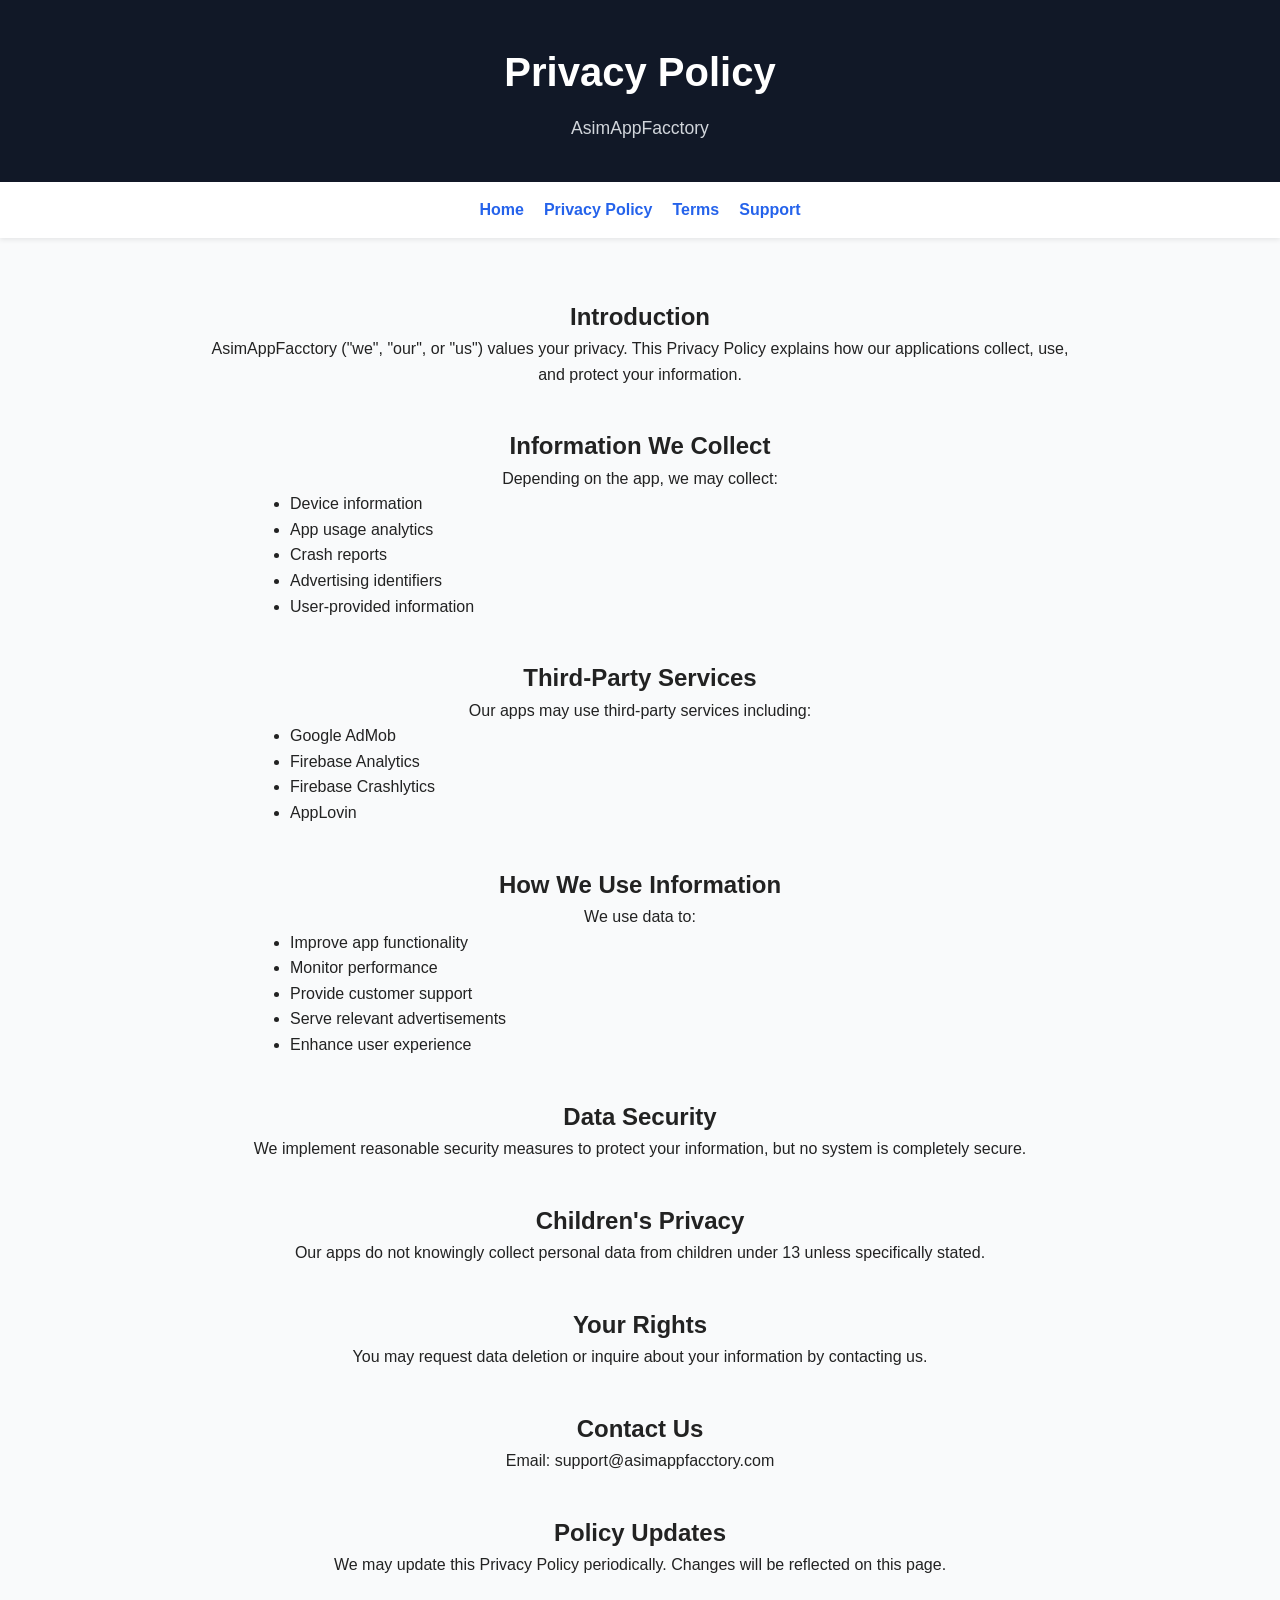
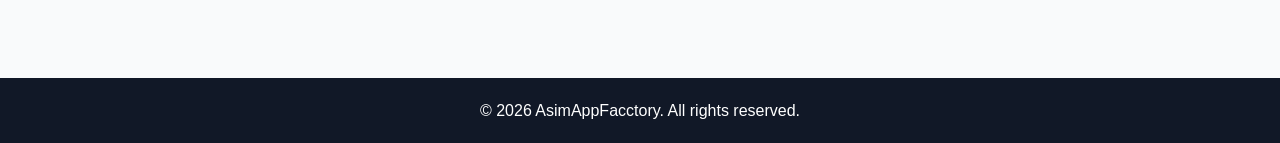
==== privacy-policy.html @ 1cf7380c "Create privacy-policy.html" ====
<!DOCTYPE html>
<html lang="en">
<head>
  <meta charset="UTF-8">
  <meta name="viewport" content="width=device-width, initial-scale=1.0">
  <title>Privacy Policy - AsimAppFacctory</title>
  <link rel="stylesheet" href="style.css">
</head>
<body>

<header>
  <h1>Privacy Policy</h1>
  <p>AsimAppFacctory</p>
</header>

<nav>
  <a href="index.html">Home</a>
  <a href="privacy-policy.html">Privacy Policy</a>
  <a href="terms.html">Terms</a>
  <a href="support.html">Support</a>
</nav>

<main>
  <section>
    <h2>Introduction</h2>
    <p>
      AsimAppFacctory ("we", "our", or "us") values your privacy.
      This Privacy Policy explains how our applications collect, use,
      and protect your information.
    </p>
  </section>

  <section>
    <h2>Information We Collect</h2>
    <p>Depending on the app, we may collect:</p>
    <ul style="text-align:left; max-width:700px; margin:auto;">
      <li>Device information</li>
      <li>App usage analytics</li>
      <li>Crash reports</li>
      <li>Advertising identifiers</li>
      <li>User-provided information</li>
    </ul>
  </section>

  <section>
    <h2>Third-Party Services</h2>
    <p>
      Our apps may use third-party services including:
    </p>
    <ul style="text-align:left; max-width:700px; margin:auto;">
      <li>Google AdMob</li>
      <li>Firebase Analytics</li>
      <li>Firebase Crashlytics</li>
      <li>AppLovin</li>
    </ul>
  </section>

  <section>
    <h2>How We Use Information</h2>
    <p>We use data to:</p>
    <ul style="text-align:left; max-width:700px; margin:auto;">
      <li>Improve app functionality</li>
      <li>Monitor performance</li>
      <li>Provide customer support</li>
      <li>Serve relevant advertisements</li>
      <li>Enhance user experience</li>
    </ul>
  </section>

  <section>
    <h2>Data Security</h2>
    <p>
      We implement reasonable security measures to protect your information,
      but no system is completely secure.
    </p>
  </section>

  <section>
    <h2>Children's Privacy</h2>
    <p>
      Our apps do not knowingly collect personal data from children under 13
      unless specifically stated.
    </p>
  </section>

  <section>
    <h2>Your Rights</h2>
    <p>
      You may request data deletion or inquire about your information
      by contacting us.
    </p>
  </section>

  <section>
    <h2>Contact Us</h2>
    <p>
      Email: support@asimappfacctory.com
    </p>
  </section>

  <section>
    <h2>Policy Updates</h2>
    <p>
      We may update this Privacy Policy periodically.
      Changes will be reflected on this page.
    </p>
  </section>
</main>

<footer>
  <p>© 2026 AsimAppFacctory. All rights reserved.</p>
</footer>

</body>
</html>
---- style.css ----
* {
    margin: 0;
    padding: 0;
    box-sizing: border-box;
}

body {
    font-family: Arial, sans-serif;
    background-color: #f9fafb;
    color: #222;
    line-height: 1.6;
}

header {
    background: #111827;
    color: white;
    padding: 40px 20px;
    text-align: center;
}

header h1 {
    font-size: 2.5rem;
}

header p {
    margin-top: 10px;
    font-size: 1.1rem;
    color: #d1d5db;
}

nav {
    display: flex;
    justify-content: center;
    gap: 20px;
    background: white;
    padding: 15px;
    box-shadow: 0 2px 5px rgba(0,0,0,0.08);
}

nav a {
    text-decoration: none;
    color: #2563eb;
    font-weight: bold;
}

nav a:hover {
    color: #1d4ed8;
}

main {
    max-width: 900px;
    margin: 40px auto;
    padding: 20px;
    text-align: center;
}

section {
    margin-bottom: 40px;
}

footer {
    text-align: center;
    padding: 20px;
    background: #111827;
    color: white;
    margin-top: 40px;
}

.button {
    display: inline-block;
    background: #2563eb;
    color: white;
    padding: 12px 24px;
    border-radius: 8px;
    text-decoration: none;
    margin-top: 15px;
}

.button:hover {
    background: #1d4ed8;
}

@media (max-width: 768px) {
    nav {
        flex-direction: column;
    }

    header h1 {
        font-size: 2rem;
    }
}
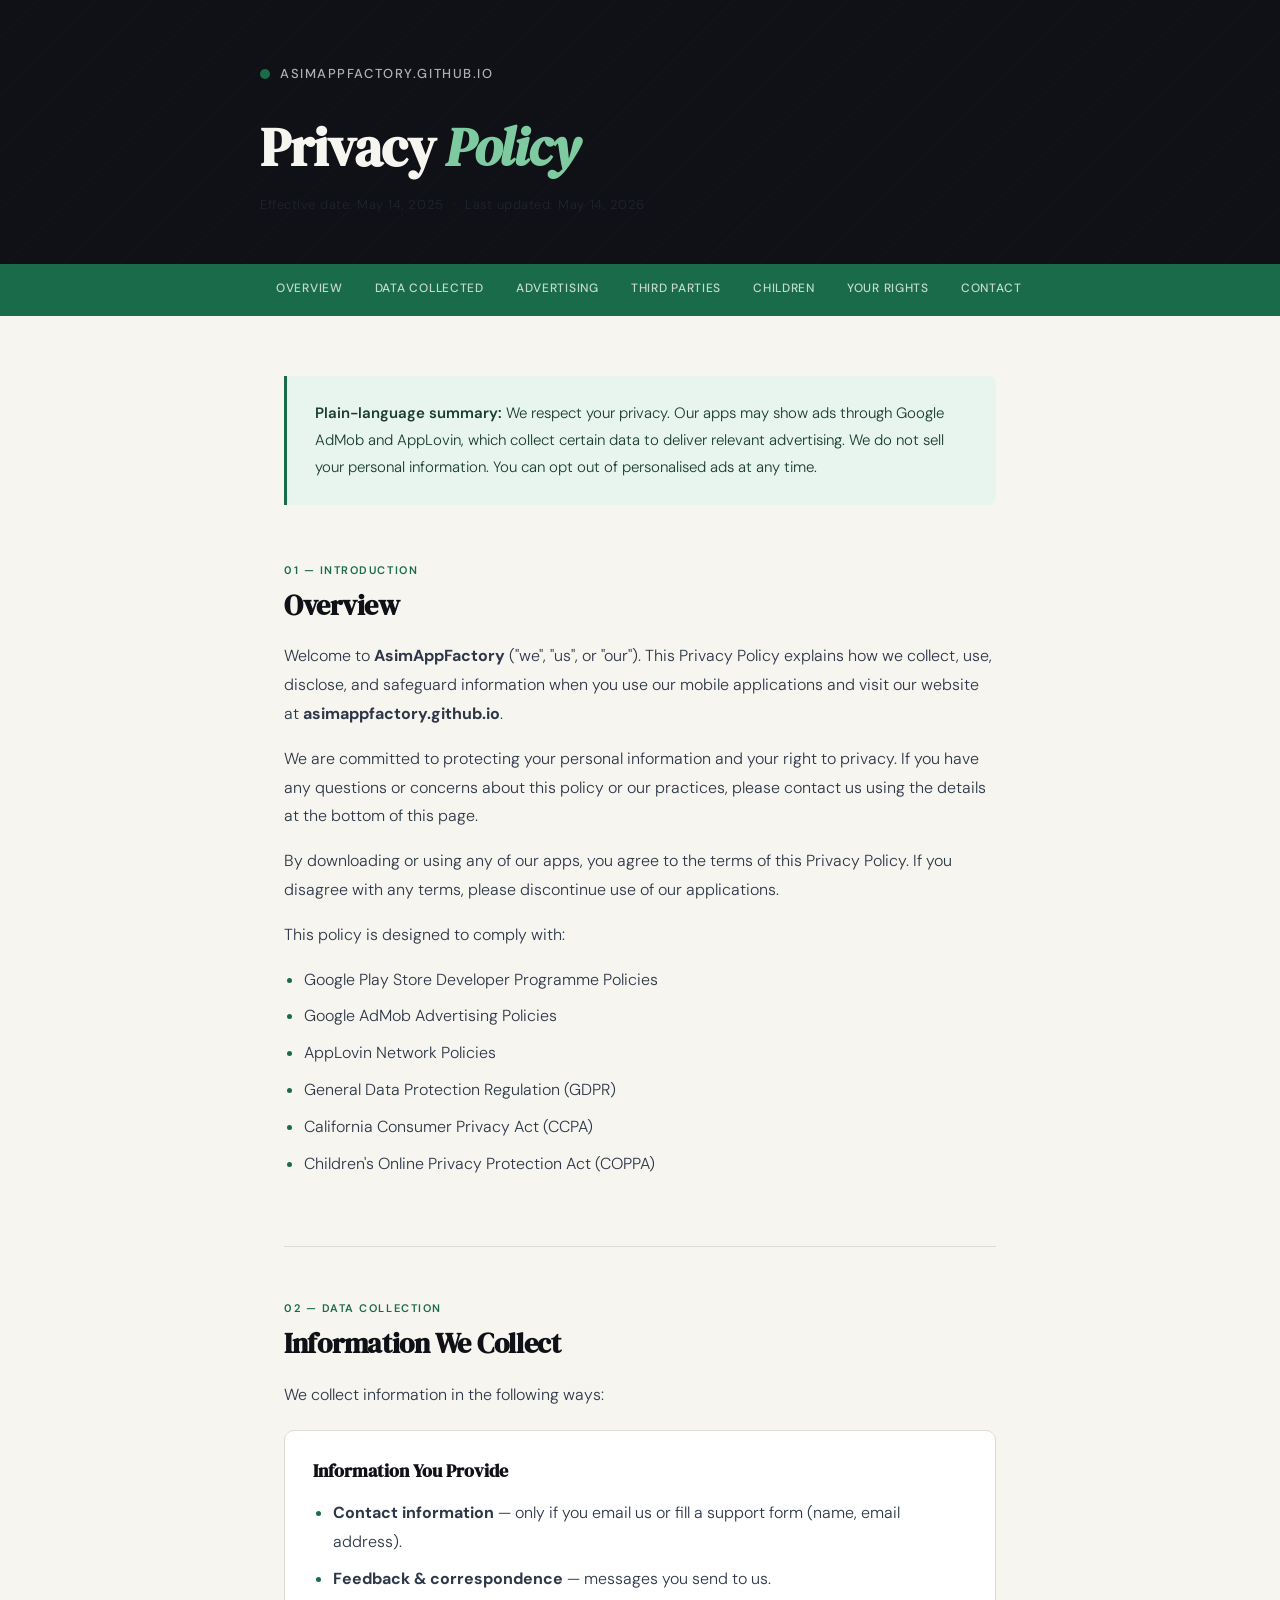
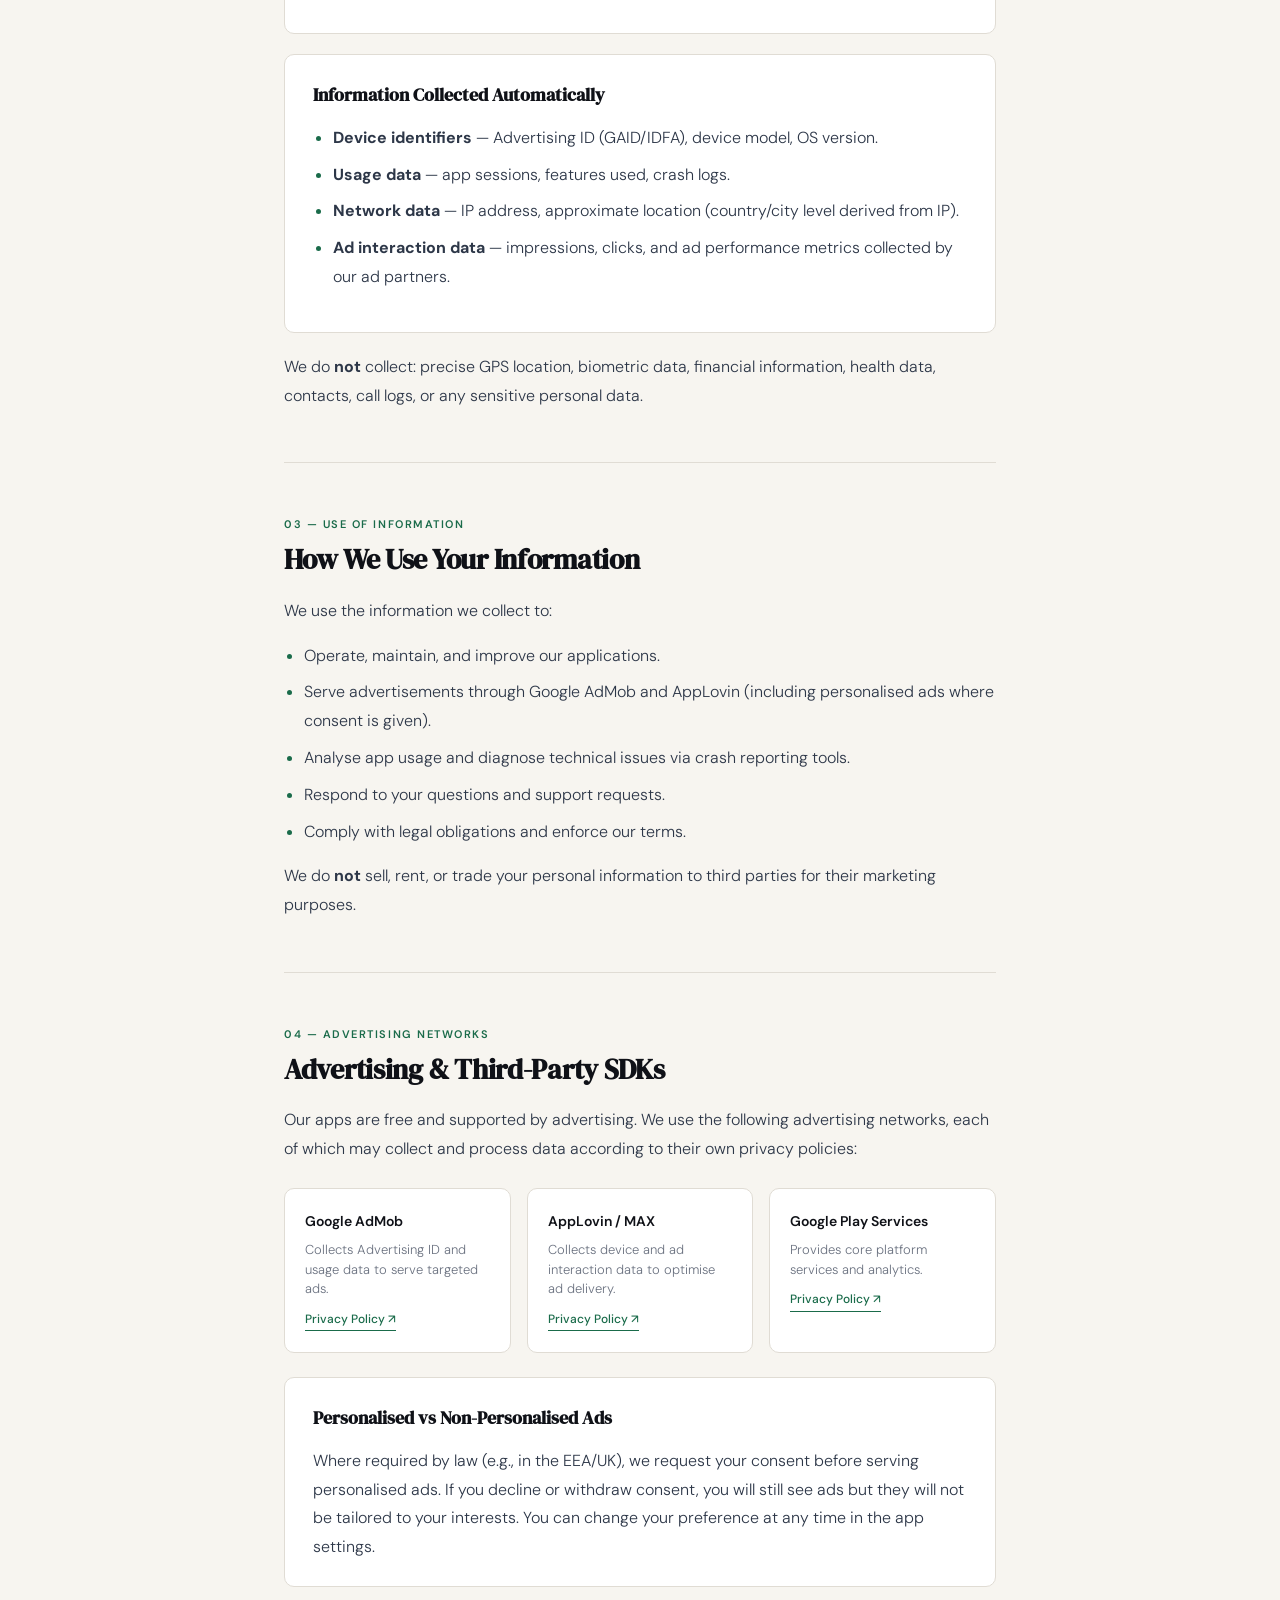
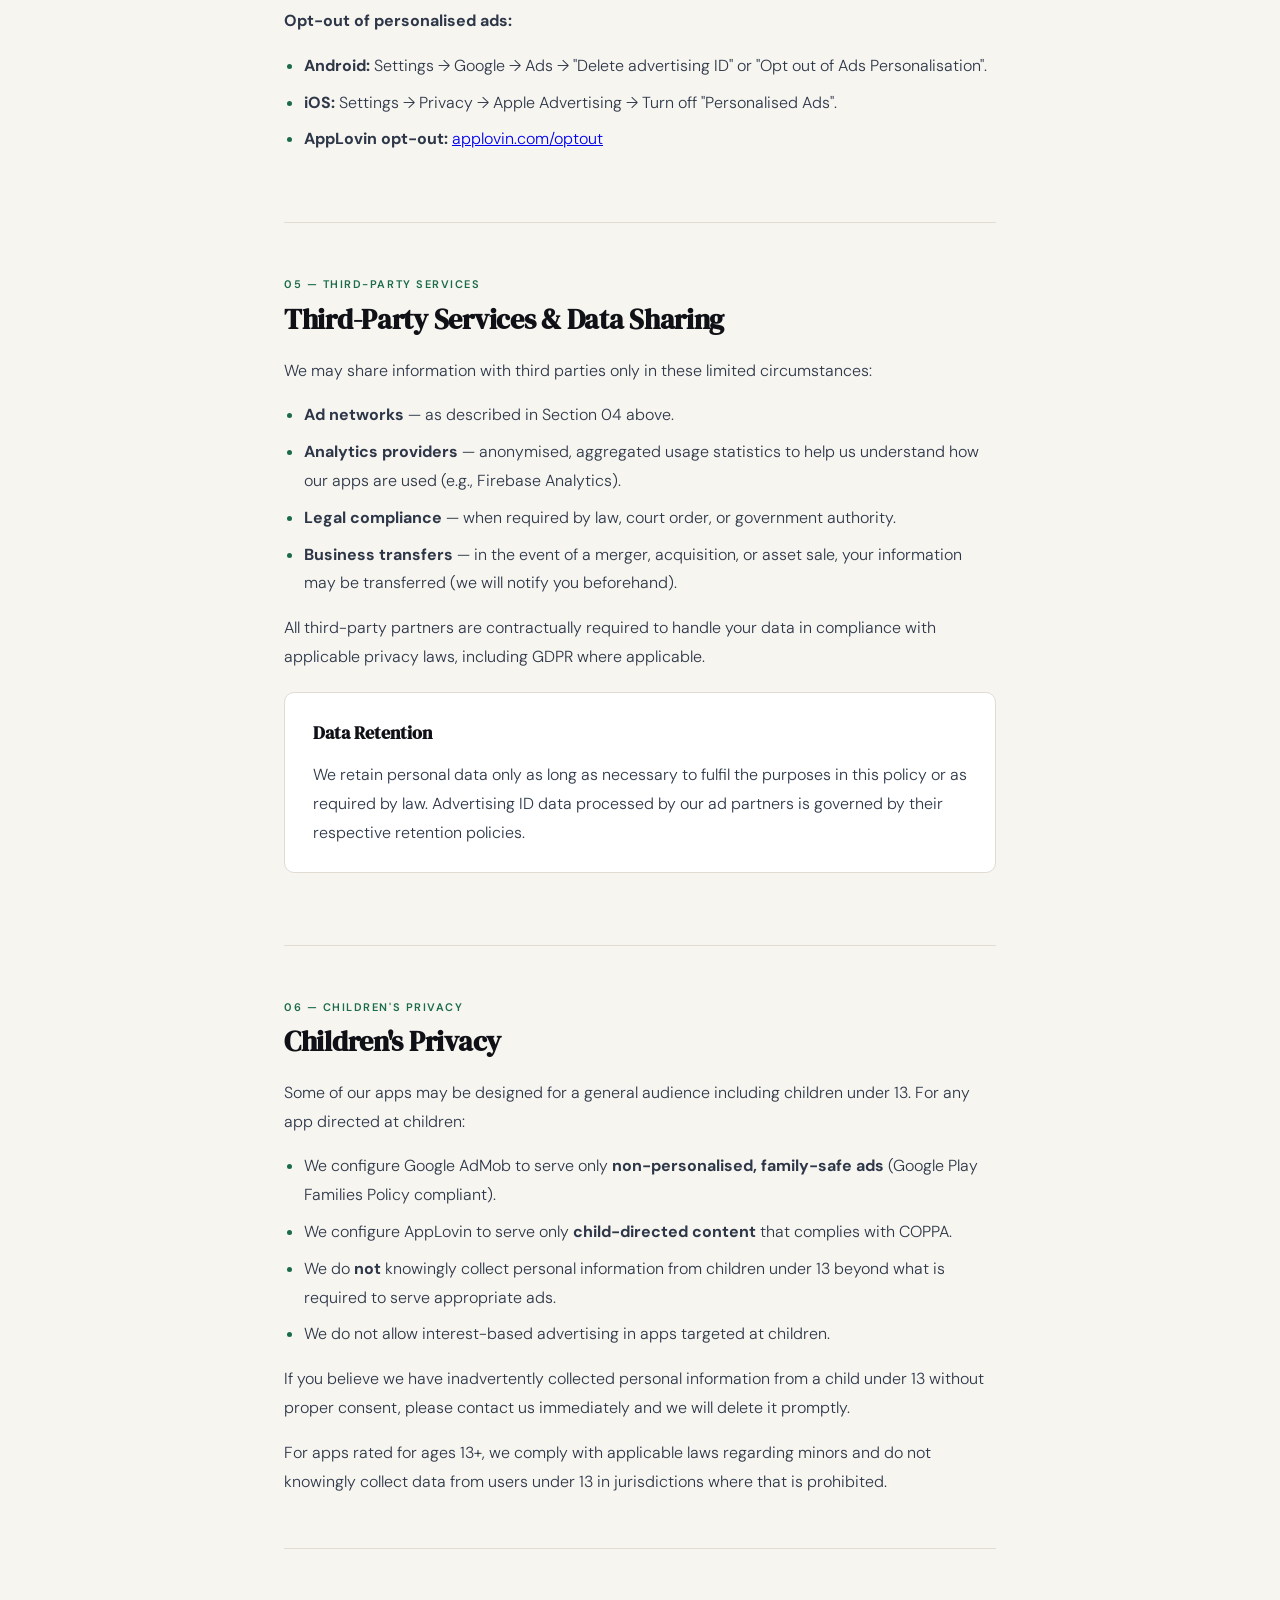
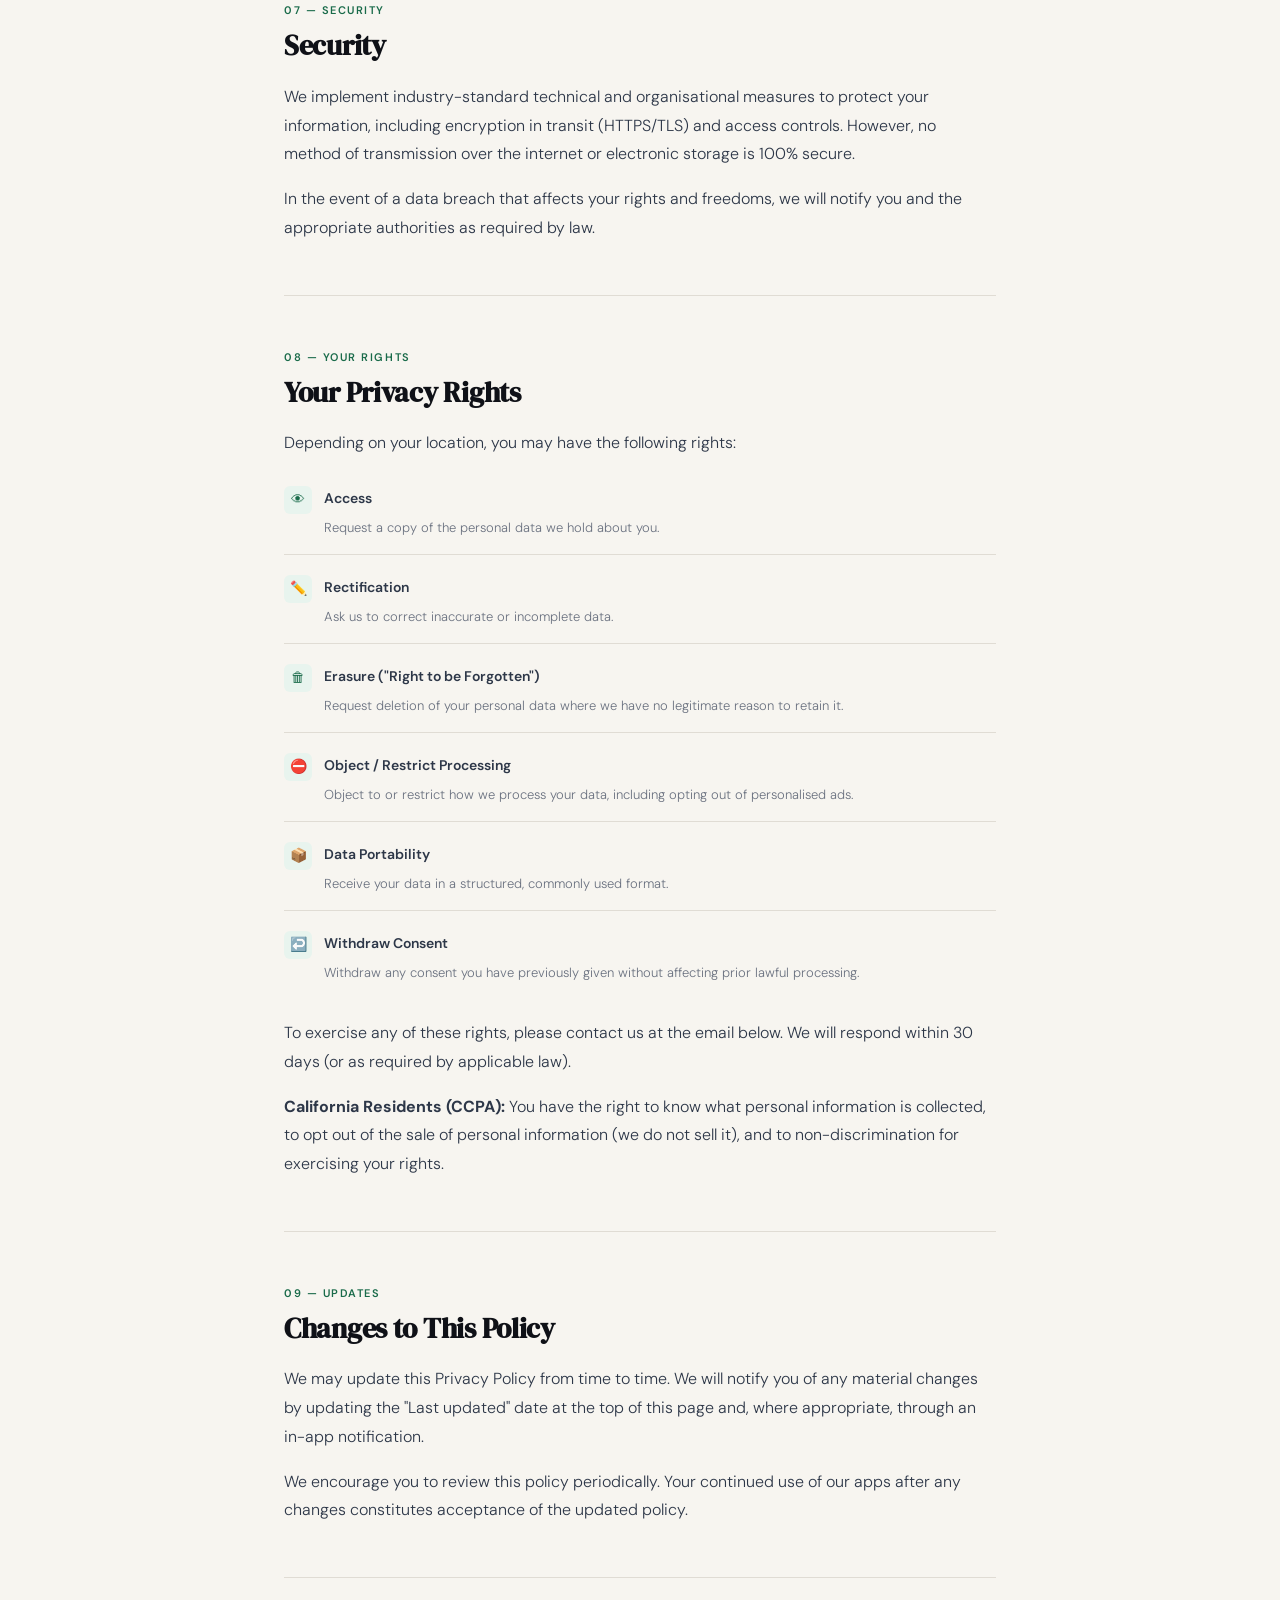
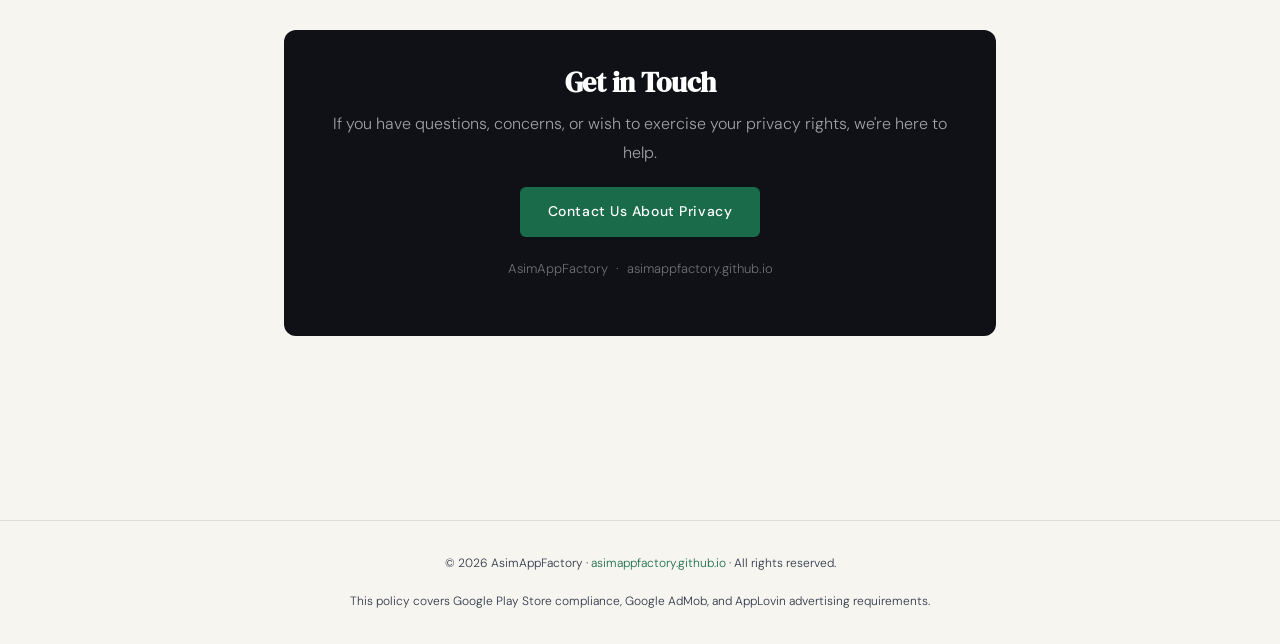
==== commit 9e36c2ca: "Add files via upload" ====
--- a/privacy-policy.html
+++ b/privacy-policy.html
@@ -1,114 +1,562 @@
 <!DOCTYPE html>
 <html lang="en">
 <head>
-  <meta charset="UTF-8">
-  <meta name="viewport" content="width=device-width, initial-scale=1.0">
-  <title>Privacy Policy - AsimAppFacctory</title>
-  <link rel="stylesheet" href="style.css">
+  <meta charset="UTF-8" />
+  <meta name="viewport" content="width=device-width, initial-scale=1.0"/>
+  <title>Privacy Policy – AsimAppFactory</title>
+  <link href="https://fonts.googleapis.com/css2?family=DM+Serif+Display:ital@0;1&family=DM+Sans:wght@300;400;500;600&display=swap" rel="stylesheet"/>
+  <style>
+    *, *::before, *::after { box-sizing: border-box; margin: 0; padding: 0; }
+
+    :root {
+      --ink: #0f1117;
+      --paper: #f7f5f0;
+      --accent: #1a6b4a;
+      --accent-light: #e8f4ee;
+      --muted: #6b7280;
+      --border: #e0dcd4;
+      --rule: #c8c0b4;
+    }
+
+    html { scroll-behavior: smooth; }
+
+    body {
+      background: var(--paper);
+      color: var(--ink);
+      font-family: 'DM Sans', sans-serif;
+      font-weight: 300;
+      line-height: 1.8;
+      font-size: 16px;
+    }
+
+    /* ── HEADER ── */
+    header {
+      background: var(--ink);
+      color: var(--paper);
+      padding: 60px 24px 48px;
+      position: relative;
+      overflow: hidden;
+    }
+    header::before {
+      content: '';
+      position: absolute;
+      inset: 0;
+      background: repeating-linear-gradient(
+        -45deg,
+        transparent,
+        transparent 40px,
+        rgba(255,255,255,.025) 40px,
+        rgba(255,255,255,.025) 41px
+      );
+    }
+    .header-inner {
+      max-width: 760px;
+      margin: 0 auto;
+      position: relative;
+    }
+    .brand {
+      display: inline-flex;
+      align-items: center;
+      gap: 10px;
+      margin-bottom: 32px;
+    }
+    .brand-dot {
+      width: 10px; height: 10px;
+      background: var(--accent);
+      border-radius: 50%;
+      display: inline-block;
+      animation: pulse 2s ease-in-out infinite;
+    }
+    @keyframes pulse {
+      0%,100% { transform: scale(1); opacity: 1; }
+      50% { transform: scale(1.4); opacity: .7; }
+    }
+    .brand-name {
+      font-family: 'DM Sans', sans-serif;
+      font-weight: 500;
+      font-size: 13px;
+      letter-spacing: .12em;
+      text-transform: uppercase;
+      opacity: .7;
+    }
+    header h1 {
+      font-family: 'DM Serif Display', serif;
+      font-size: clamp(36px, 6vw, 54px);
+      line-height: 1.1;
+      margin-bottom: 16px;
+      letter-spacing: -.02em;
+    }
+    header h1 em {
+      font-style: italic;
+      color: #7ecba1;
+    }
+    .meta {
+      font-size: 13px;
+      opacity: .5;
+      letter-spacing: .04em;
+    }
+
+    /* ── NAV / TOC ── */
+    .toc-bar {
+      background: var(--accent);
+      padding: 0 24px;
+      position: sticky;
+      top: 0;
+      z-index: 100;
+      overflow-x: auto;
+      -webkit-overflow-scrolling: touch;
+    }
+    .toc-bar::-webkit-scrollbar { display: none; }
+    .toc-inner {
+      max-width: 760px;
+      margin: 0 auto;
+      display: flex;
+      gap: 0;
+    }
+    .toc-bar a {
+      color: rgba(255,255,255,.75);
+      text-decoration: none;
+      font-size: 12px;
+      font-weight: 500;
+      letter-spacing: .06em;
+      text-transform: uppercase;
+      padding: 14px 16px;
+      white-space: nowrap;
+      border-bottom: 2px solid transparent;
+      transition: color .2s, border-color .2s;
+    }
+    .toc-bar a:hover {
+      color: #fff;
+      border-bottom-color: rgba(255,255,255,.5);
+    }
+
+    /* ── MAIN ── */
+    main {
+      max-width: 760px;
+      margin: 0 auto;
+      padding: 60px 24px 80px;
+    }
+
+    /* intro card */
+    .intro-card {
+      background: var(--accent-light);
+      border-left: 3px solid var(--accent);
+      border-radius: 0 8px 8px 0;
+      padding: 24px 28px;
+      margin-bottom: 56px;
+      font-size: 15px;
+      color: #1a3d2e;
+    }
+    .intro-card strong { font-weight: 600; }
+
+    /* sections */
+    section {
+      margin-bottom: 52px;
+      padding-bottom: 52px;
+      border-bottom: 1px solid var(--border);
+    }
+    section:last-of-type { border-bottom: none; }
+
+    .section-label {
+      font-size: 11px;
+      font-weight: 600;
+      letter-spacing: .14em;
+      text-transform: uppercase;
+      color: var(--accent);
+      margin-bottom: 8px;
+    }
+
+    h2 {
+      font-family: 'DM Serif Display', serif;
+      font-size: clamp(22px, 3.5vw, 28px);
+      letter-spacing: -.01em;
+      line-height: 1.2;
+      margin-bottom: 20px;
+      color: var(--ink);
+    }
+
+    p { margin-bottom: 16px; color: #2d3748; }
+    p:last-child { margin-bottom: 0; }
+
+    ul, ol {
+      padding-left: 20px;
+      margin-bottom: 16px;
+      color: #2d3748;
+    }
+    li { margin-bottom: 8px; }
+    li::marker { color: var(--accent); }
+
+    /* sub-cards for ad networks */
+    .network-grid {
+      display: grid;
+      grid-template-columns: repeat(auto-fit, minmax(200px, 1fr));
+      gap: 16px;
+      margin: 24px 0;
+    }
+    .network-card {
+      border: 1px solid var(--border);
+      border-radius: 10px;
+      padding: 20px;
+      background: #fff;
+      transition: box-shadow .2s, transform .2s;
+    }
+    .network-card:hover {
+      box-shadow: 0 4px 20px rgba(0,0,0,.08);
+      transform: translateY(-2px);
+    }
+    .network-card .nw-name {
+      font-weight: 600;
+      font-size: 14px;
+      margin-bottom: 6px;
+      color: var(--ink);
+    }
+    .network-card .nw-desc {
+      font-size: 13px;
+      color: var(--muted);
+      line-height: 1.5;
+    }
+    .network-card a {
+      display: inline-block;
+      margin-top: 10px;
+      font-size: 12px;
+      font-weight: 500;
+      color: var(--accent);
+      text-decoration: none;
+      border-bottom: 1px solid currentColor;
+    }
+
+    /* highlight box */
+    .highlight-box {
+      background: #fff;
+      border: 1px solid var(--border);
+      border-radius: 10px;
+      padding: 24px 28px;
+      margin: 20px 0;
+    }
+    .highlight-box h3 {
+      font-family: 'DM Serif Display', serif;
+      font-size: 18px;
+      margin-bottom: 12px;
+    }
+
+    /* rights list */
+    .rights-list {
+      list-style: none;
+      padding: 0;
+    }
+    .rights-list li {
+      display: flex;
+      gap: 12px;
+      align-items: flex-start;
+      padding: 12px 0;
+      border-bottom: 1px solid var(--border);
+    }
+    .rights-list li:last-child { border-bottom: none; }
+    .rights-list .icon {
+      flex-shrink: 0;
+      width: 28px; height: 28px;
+      background: var(--accent-light);
+      color: var(--accent);
+      border-radius: 6px;
+      display: flex; align-items: center; justify-content: center;
+      font-size: 14px;
+    }
+    .rights-list .text strong { display: block; font-size: 14px; font-weight: 600; margin-bottom: 2px; }
+    .rights-list .text span { font-size: 13px; color: var(--muted); }
+
+    /* contact card */
+    .contact-card {
+      background: var(--ink);
+      color: var(--paper);
+      border-radius: 12px;
+      padding: 36px;
+      text-align: center;
+    }
+    .contact-card h2 { color: #fff; margin-bottom: 10px; }
+    .contact-card p { color: rgba(255,255,255,.6); margin-bottom: 20px; }
+    .contact-card a {
+      display: inline-block;
+      background: var(--accent);
+      color: #fff;
+      text-decoration: none;
+      padding: 12px 28px;
+      border-radius: 6px;
+      font-weight: 500;
+      font-size: 14px;
+      letter-spacing: .04em;
+      transition: opacity .2s;
+    }
+    .contact-card a:hover { opacity: .85; }
+
+    /* footer */
+    footer {
+      text-align: center;
+      padding: 32px 24px;
+      font-size: 12px;
+      color: var(--muted);
+      border-top: 1px solid var(--border);
+    }
+    footer a { color: var(--accent); text-decoration: none; }
+
+    @media (max-width: 480px) {
+      header { padding: 40px 20px 36px; }
+      main { padding: 40px 20px 60px; }
+    }
+  </style>
 </head>
 <body>
 
+<!-- ── HEADER ── -->
 <header>
-  <h1>Privacy Policy</h1>
-  <p>AsimAppFacctory</p>
+  <div class="header-inner">
+    <div class="brand">
+      <span class="brand-dot"></span>
+      <span class="brand-name">asimappfactory.github.io</span>
+    </div>
+    <h1>Privacy <em>Policy</em></h1>
+    <p class="meta">Effective date: May 14, 2025 &nbsp;·&nbsp; Last updated: May 14, 2026</p>
+  </div>
 </header>
 
-<nav>
-  <a href="index.html">Home</a>
-  <a href="privacy-policy.html">Privacy Policy</a>
-  <a href="terms.html">Terms</a>
-  <a href="support.html">Support</a>
+<!-- ── STICKY NAV ── -->
+<nav class="toc-bar" aria-label="Jump to section">
+  <div class="toc-inner">
+    <a href="#overview">Overview</a>
+    <a href="#data-collected">Data Collected</a>
+    <a href="#advertising">Advertising</a>
+    <a href="#third-parties">Third Parties</a>
+    <a href="#children">Children</a>
+    <a href="#your-rights">Your Rights</a>
+    <a href="#contact">Contact</a>
+  </div>
 </nav>
 
+<!-- ── MAIN CONTENT ── -->
 <main>
-  <section>
-    <h2>Introduction</h2>
-    <p>
-      AsimAppFacctory ("we", "our", or "us") values your privacy.
-      This Privacy Policy explains how our applications collect, use,
-      and protect your information.
-    </p>
-  </section>
-
-  <section>
+
+  <div class="intro-card">
+    <strong>Plain-language summary:</strong> We respect your privacy. Our apps may show ads through Google AdMob and AppLovin, which collect certain data to deliver relevant advertising. We do not sell your personal information. You can opt out of personalised ads at any time.
+  </div>
+
+  <!-- 1. Overview -->
+  <section id="overview">
+    <div class="section-label">01 — Introduction</div>
+    <h2>Overview</h2>
+    <p>Welcome to <strong>AsimAppFactory</strong> ("we", "us", or "our"). This Privacy Policy explains how we collect, use, disclose, and safeguard information when you use our mobile applications and visit our website at <strong>asimappfactory.github.io</strong>.</p>
+    <p>We are committed to protecting your personal information and your right to privacy. If you have any questions or concerns about this policy or our practices, please contact us using the details at the bottom of this page.</p>
+    <p>By downloading or using any of our apps, you agree to the terms of this Privacy Policy. If you disagree with any terms, please discontinue use of our applications.</p>
+    <p>This policy is designed to comply with:</p>
+    <ul>
+      <li>Google Play Store Developer Programme Policies</li>
+      <li>Google AdMob Advertising Policies</li>
+      <li>AppLovin Network Policies</li>
+      <li>General Data Protection Regulation (GDPR)</li>
+      <li>California Consumer Privacy Act (CCPA)</li>
+      <li>Children's Online Privacy Protection Act (COPPA)</li>
+    </ul>
+  </section>
+
+  <!-- 2. Data Collected -->
+  <section id="data-collected">
+    <div class="section-label">02 — Data Collection</div>
     <h2>Information We Collect</h2>
-    <p>Depending on the app, we may collect:</p>
-    <ul style="text-align:left; max-width:700px; margin:auto;">
-      <li>Device information</li>
-      <li>App usage analytics</li>
-      <li>Crash reports</li>
-      <li>Advertising identifiers</li>
-      <li>User-provided information</li>
+    <p>We collect information in the following ways:</p>
+
+    <div class="highlight-box">
+      <h3>Information You Provide</h3>
+      <ul>
+        <li><strong>Contact information</strong> — only if you email us or fill a support form (name, email address).</li>
+        <li><strong>Feedback & correspondence</strong> — messages you send to us.</li>
+      </ul>
+    </div>
+
+    <div class="highlight-box">
+      <h3>Information Collected Automatically</h3>
+      <ul>
+        <li><strong>Device identifiers</strong> — Advertising ID (GAID/IDFA), device model, OS version.</li>
+        <li><strong>Usage data</strong> — app sessions, features used, crash logs.</li>
+        <li><strong>Network data</strong> — IP address, approximate location (country/city level derived from IP).</li>
+        <li><strong>Ad interaction data</strong> — impressions, clicks, and ad performance metrics collected by our ad partners.</li>
+      </ul>
+    </div>
+
+    <p>We do <strong>not</strong> collect: precise GPS location, biometric data, financial information, health data, contacts, call logs, or any sensitive personal data.</p>
+  </section>
+
+  <!-- 3. How We Use It -->
+  <section id="how-we-use">
+    <div class="section-label">03 — Use of Information</div>
+    <h2>How We Use Your Information</h2>
+    <p>We use the information we collect to:</p>
+    <ul>
+      <li>Operate, maintain, and improve our applications.</li>
+      <li>Serve advertisements through Google AdMob and AppLovin (including personalised ads where consent is given).</li>
+      <li>Analyse app usage and diagnose technical issues via crash reporting tools.</li>
+      <li>Respond to your questions and support requests.</li>
+      <li>Comply with legal obligations and enforce our terms.</li>
     </ul>
-  </section>
-
-  <section>
-    <h2>Third-Party Services</h2>
-    <p>
-      Our apps may use third-party services including:
-    </p>
-    <ul style="text-align:left; max-width:700px; margin:auto;">
-      <li>Google AdMob</li>
-      <li>Firebase Analytics</li>
-      <li>Firebase Crashlytics</li>
-      <li>AppLovin</li>
+    <p>We do <strong>not</strong> sell, rent, or trade your personal information to third parties for their marketing purposes.</p>
+  </section>
+
+  <!-- 4. Advertising -->
+  <section id="advertising">
+    <div class="section-label">04 — Advertising Networks</div>
+    <h2>Advertising &amp; Third-Party SDKs</h2>
+    <p>Our apps are free and supported by advertising. We use the following advertising networks, each of which may collect and process data according to their own privacy policies:</p>
+
+    <div class="network-grid">
+      <div class="network-card">
+        <div class="nw-name">Google AdMob</div>
+        <div class="nw-desc">Collects Advertising ID and usage data to serve targeted ads.</div>
+        <a href="https://policies.google.com/privacy" target="_blank" rel="noopener">Privacy Policy ↗</a>
+      </div>
+      <div class="network-card">
+        <div class="nw-name">AppLovin / MAX</div>
+        <div class="nw-desc">Collects device and ad interaction data to optimise ad delivery.</div>
+        <a href="https://www.applovin.com/privacy/" target="_blank" rel="noopener">Privacy Policy ↗</a>
+      </div>
+      <div class="network-card">
+        <div class="nw-name">Google Play Services</div>
+        <div class="nw-desc">Provides core platform services and analytics.</div>
+        <a href="https://policies.google.com/privacy" target="_blank" rel="noopener">Privacy Policy ↗</a>
+      </div>
+    </div>
+
+    <div class="highlight-box">
+      <h3>Personalised vs Non-Personalised Ads</h3>
+      <p>Where required by law (e.g., in the EEA/UK), we request your consent before serving personalised ads. If you decline or withdraw consent, you will still see ads but they will not be tailored to your interests. You can change your preference at any time in the app settings.</p>
+    </div>
+
+    <p><strong>Opt-out of personalised ads:</strong></p>
+    <ul>
+      <li><strong>Android:</strong> Settings → Google → Ads → "Delete advertising ID" or "Opt out of Ads Personalisation".</li>
+      <li><strong>iOS:</strong> Settings → Privacy → Apple Advertising → Turn off "Personalised Ads".</li>
+      <li><strong>AppLovin opt-out:</strong> <a href="https://www.applovin.com/optout" target="_blank" rel="noopener">applovin.com/optout</a></li>
     </ul>
   </section>
 
-  <section>
-    <h2>How We Use Information</h2>
-    <p>We use data to:</p>
-    <ul style="text-align:left; max-width:700px; margin:auto;">
-      <li>Improve app functionality</li>
-      <li>Monitor performance</li>
-      <li>Provide customer support</li>
-      <li>Serve relevant advertisements</li>
-      <li>Enhance user experience</li>
+  <!-- 5. Third Parties -->
+  <section id="third-parties">
+    <div class="section-label">05 — Third-Party Services</div>
+    <h2>Third-Party Services &amp; Data Sharing</h2>
+    <p>We may share information with third parties only in these limited circumstances:</p>
+    <ul>
+      <li><strong>Ad networks</strong> — as described in Section 04 above.</li>
+      <li><strong>Analytics providers</strong> — anonymised, aggregated usage statistics to help us understand how our apps are used (e.g., Firebase Analytics).</li>
+      <li><strong>Legal compliance</strong> — when required by law, court order, or government authority.</li>
+      <li><strong>Business transfers</strong> — in the event of a merger, acquisition, or asset sale, your information may be transferred (we will notify you beforehand).</li>
     </ul>
-  </section>
-
-  <section>
-    <h2>Data Security</h2>
-    <p>
-      We implement reasonable security measures to protect your information,
-      but no system is completely secure.
-    </p>
-  </section>
-
-  <section>
+    <p>All third-party partners are contractually required to handle your data in compliance with applicable privacy laws, including GDPR where applicable.</p>
+
+    <div class="highlight-box">
+      <h3>Data Retention</h3>
+      <p>We retain personal data only as long as necessary to fulfil the purposes in this policy or as required by law. Advertising ID data processed by our ad partners is governed by their respective retention policies.</p>
+    </div>
+  </section>
+
+  <!-- 6. Children -->
+  <section id="children">
+    <div class="section-label">06 — Children's Privacy</div>
     <h2>Children's Privacy</h2>
-    <p>
-      Our apps do not knowingly collect personal data from children under 13
-      unless specifically stated.
-    </p>
-  </section>
-
-  <section>
-    <h2>Your Rights</h2>
-    <p>
-      You may request data deletion or inquire about your information
-      by contacting us.
-    </p>
-  </section>
-
-  <section>
-    <h2>Contact Us</h2>
-    <p>
-      Email: support@asimappfacctory.com
-    </p>
-  </section>
-
-  <section>
-    <h2>Policy Updates</h2>
-    <p>
-      We may update this Privacy Policy periodically.
-      Changes will be reflected on this page.
-    </p>
-  </section>
+    <p>Some of our apps may be designed for a general audience including children under 13. For any app directed at children:</p>
+    <ul>
+      <li>We configure Google AdMob to serve only <strong>non-personalised, family-safe ads</strong> (Google Play Families Policy compliant).</li>
+      <li>We configure AppLovin to serve only <strong>child-directed content</strong> that complies with COPPA.</li>
+      <li>We do <strong>not</strong> knowingly collect personal information from children under 13 beyond what is required to serve appropriate ads.</li>
+      <li>We do not allow interest-based advertising in apps targeted at children.</li>
+    </ul>
+    <p>If you believe we have inadvertently collected personal information from a child under 13 without proper consent, please contact us immediately and we will delete it promptly.</p>
+    <p>For apps rated for ages 13+, we comply with applicable laws regarding minors and do not knowingly collect data from users under 13 in jurisdictions where that is prohibited.</p>
+  </section>
+
+  <!-- 7. Security -->
+  <section id="security">
+    <div class="section-label">07 — Security</div>
+    <h2>Security</h2>
+    <p>We implement industry-standard technical and organisational measures to protect your information, including encryption in transit (HTTPS/TLS) and access controls. However, no method of transmission over the internet or electronic storage is 100% secure.</p>
+    <p>In the event of a data breach that affects your rights and freedoms, we will notify you and the appropriate authorities as required by law.</p>
+  </section>
+
+  <!-- 8. Your Rights -->
+  <section id="your-rights">
+    <div class="section-label">08 — Your Rights</div>
+    <h2>Your Privacy Rights</h2>
+    <p>Depending on your location, you may have the following rights:</p>
+
+    <ul class="rights-list">
+      <li>
+        <div class="icon">👁</div>
+        <div class="text">
+          <strong>Access</strong>
+          <span>Request a copy of the personal data we hold about you.</span>
+        </div>
+      </li>
+      <li>
+        <div class="icon">✏️</div>
+        <div class="text">
+          <strong>Rectification</strong>
+          <span>Ask us to correct inaccurate or incomplete data.</span>
+        </div>
+      </li>
+      <li>
+        <div class="icon">🗑</div>
+        <div class="text">
+          <strong>Erasure ("Right to be Forgotten")</strong>
+          <span>Request deletion of your personal data where we have no legitimate reason to retain it.</span>
+        </div>
+      </li>
+      <li>
+        <div class="icon">⛔</div>
+        <div class="text">
+          <strong>Object / Restrict Processing</strong>
+          <span>Object to or restrict how we process your data, including opting out of personalised ads.</span>
+        </div>
+      </li>
+      <li>
+        <div class="icon">📦</div>
+        <div class="text">
+          <strong>Data Portability</strong>
+          <span>Receive your data in a structured, commonly used format.</span>
+        </div>
+      </li>
+      <li>
+        <div class="icon">↩️</div>
+        <div class="text">
+          <strong>Withdraw Consent</strong>
+          <span>Withdraw any consent you have previously given without affecting prior lawful processing.</span>
+        </div>
+      </li>
+    </ul>
+
+    <p style="margin-top:20px;">To exercise any of these rights, please contact us at the email below. We will respond within 30 days (or as required by applicable law).</p>
+    <p><strong>California Residents (CCPA):</strong> You have the right to know what personal information is collected, to opt out of the sale of personal information (we do not sell it), and to non-discrimination for exercising your rights.</p>
+  </section>
+
+  <!-- 9. Changes -->
+  <section id="changes">
+    <div class="section-label">09 — Updates</div>
+    <h2>Changes to This Policy</h2>
+    <p>We may update this Privacy Policy from time to time. We will notify you of any material changes by updating the "Last updated" date at the top of this page and, where appropriate, through an in-app notification.</p>
+    <p>We encourage you to review this policy periodically. Your continued use of our apps after any changes constitutes acceptance of the updated policy.</p>
+  </section>
+
+  <!-- 10. Contact -->
+  <section id="contact">
+    <div class="contact-card">
+      <h2>Get in Touch</h2>
+      <p>If you have questions, concerns, or wish to exercise your privacy rights, we're here to help.</p>
+      <a href="mailto:privacy@asimappfactory.github.io">Contact Us About Privacy</a>
+      <p style="margin-top:20px; font-size:13px; color:rgba(255,255,255,.4);">
+        AsimAppFactory &nbsp;·&nbsp; asimappfactory.github.io
+      </p>
+    </div>
+  </section>
+
 </main>
 
 <footer>
-  <p>© 2026 AsimAppFacctory. All rights reserved.</p>
+  <p>© 2026 AsimAppFactory · <a href="https://asimappfactory.github.io">asimappfactory.github.io</a> · All rights reserved.</p>
+  <p style="margin-top:6px;">This policy covers Google Play Store compliance, Google AdMob, and AppLovin advertising requirements.</p>
 </footer>
 
 </body>
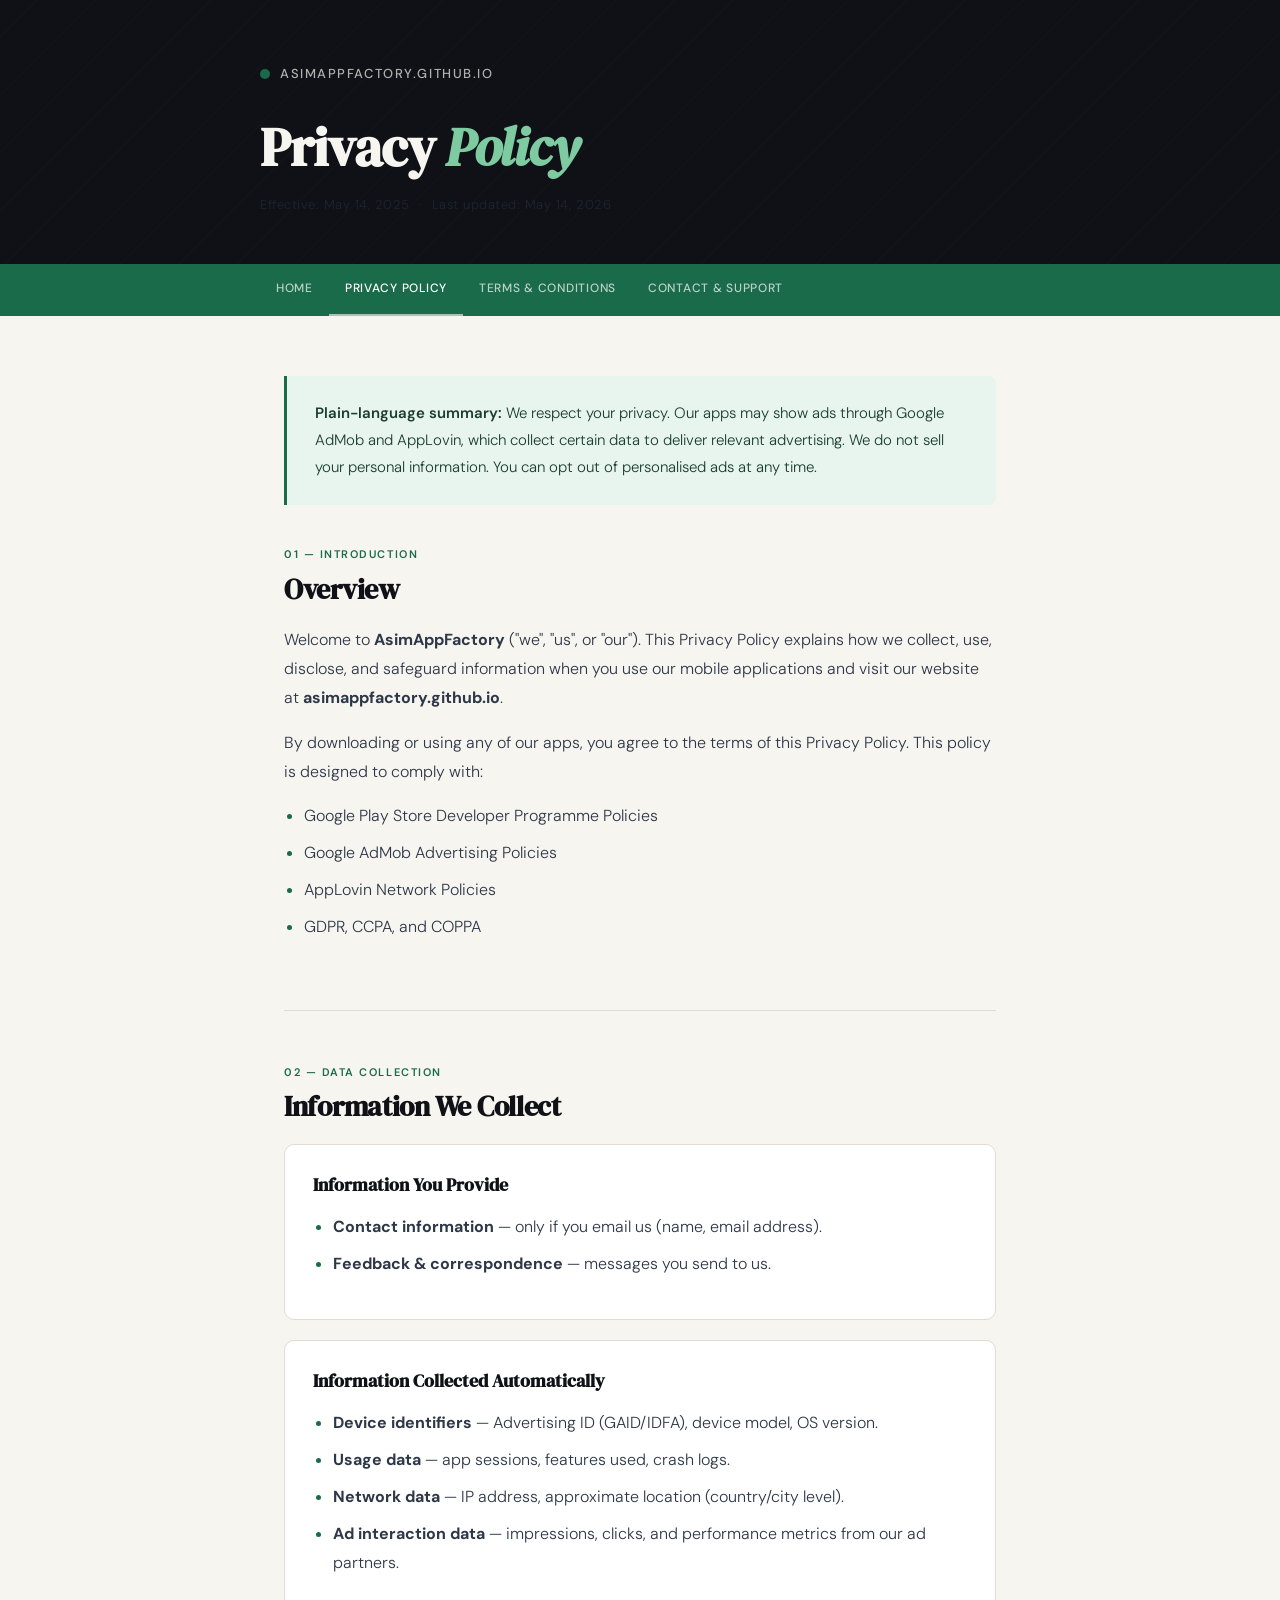
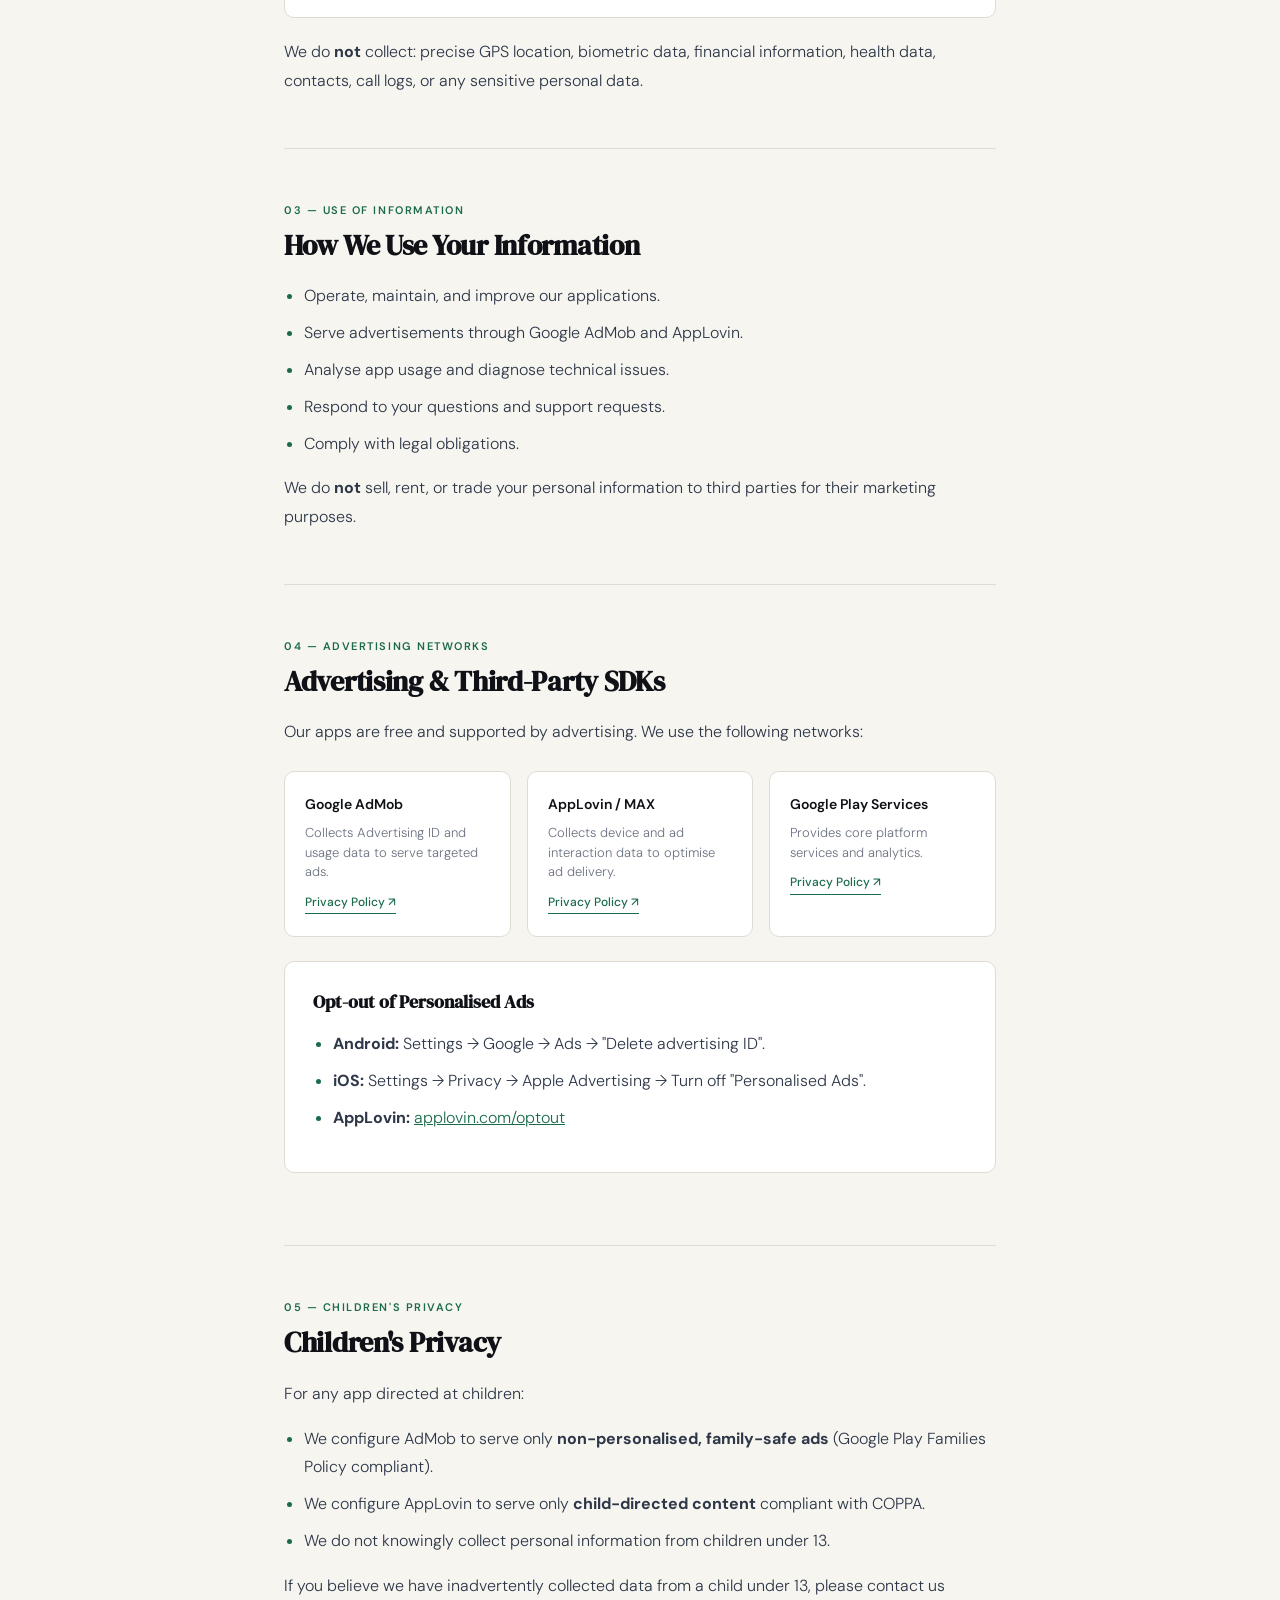
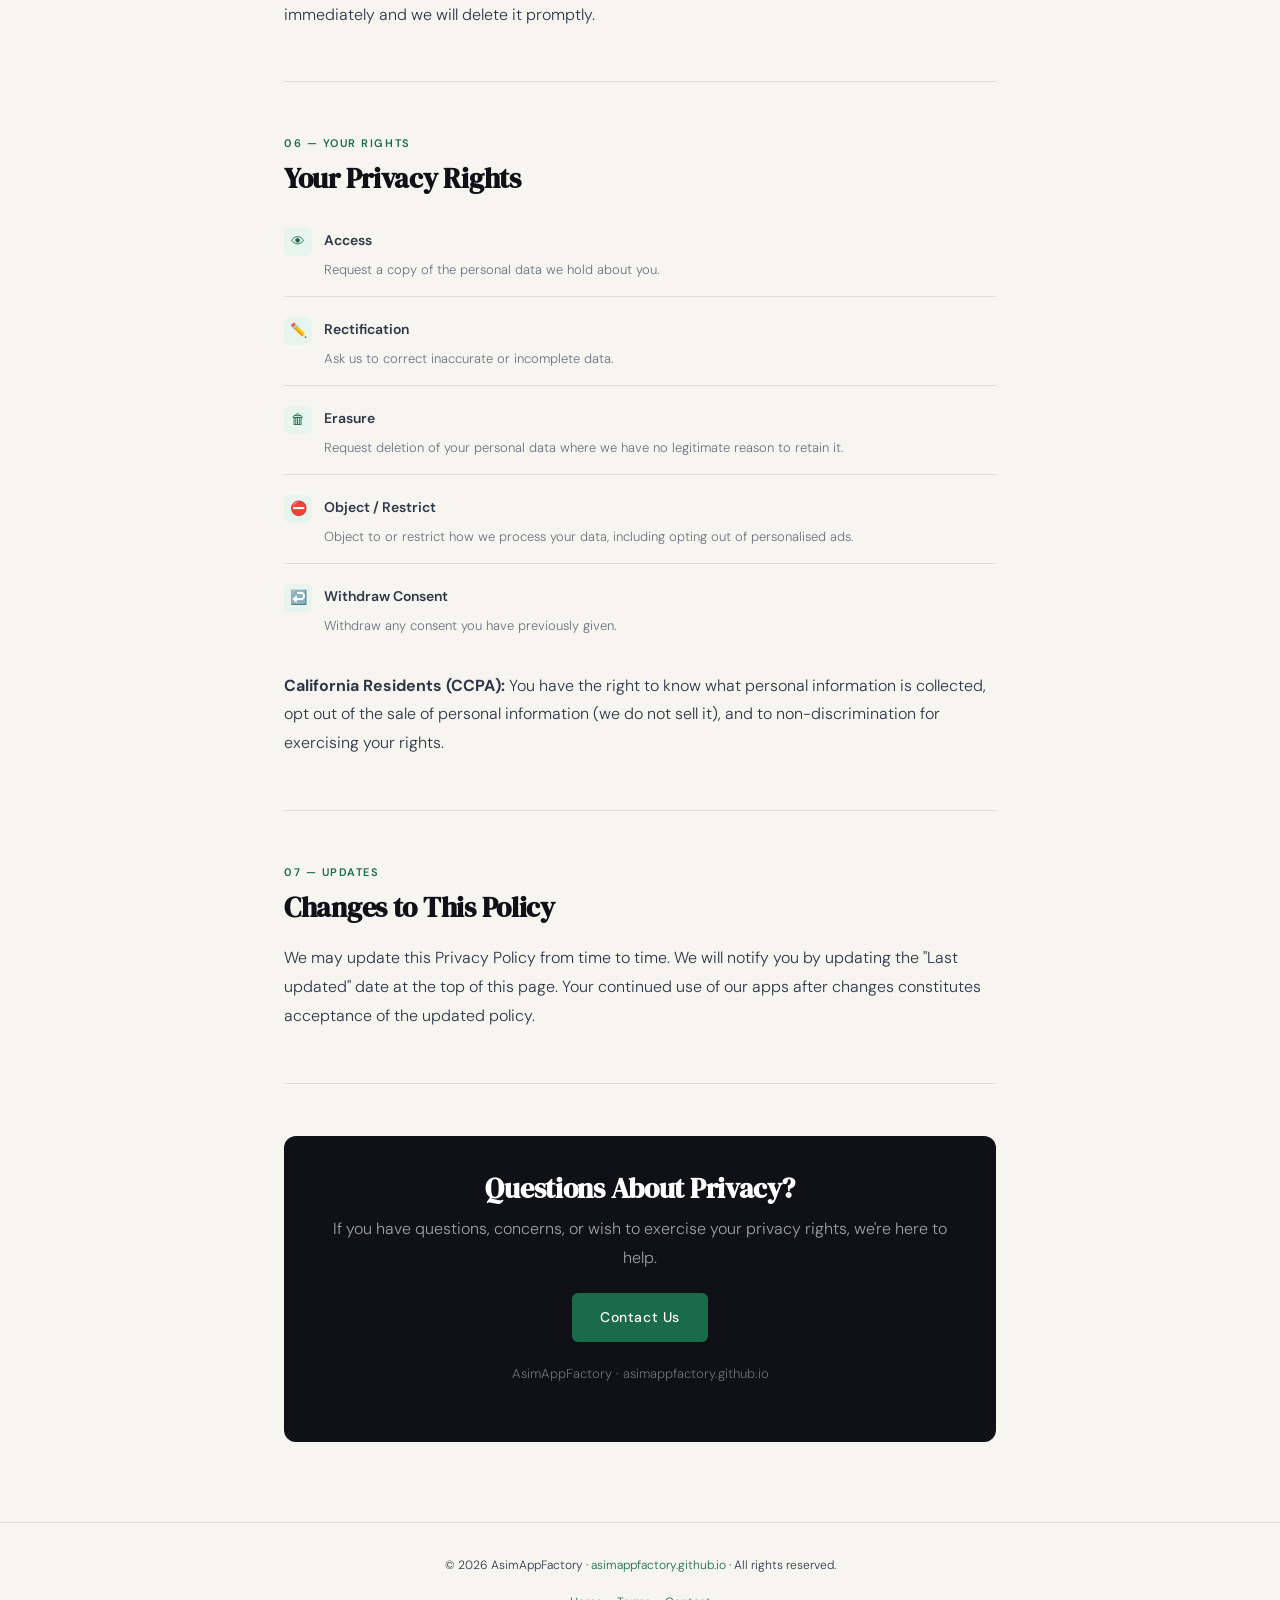
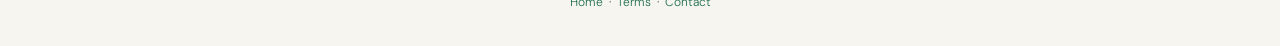
==== commit 0da7f472: "Add files via upload" ====
--- a/privacy-policy.html
+++ b/privacy-policy.html
@@ -3,561 +3,168 @@
 <head>
   <meta charset="UTF-8" />
   <meta name="viewport" content="width=device-width, initial-scale=1.0"/>
-  <title>Privacy Policy – AsimAppFactory</title>
+  <title>Privacy Policy – Asim App Factory</title>
   <link href="https://fonts.googleapis.com/css2?family=DM+Serif+Display:ital@0;1&family=DM+Sans:wght@300;400;500;600&display=swap" rel="stylesheet"/>
+  <link rel="stylesheet" href="style.css"/>
   <style>
-    *, *::before, *::after { box-sizing: border-box; margin: 0; padding: 0; }
-
-    :root {
-      --ink: #0f1117;
-      --paper: #f7f5f0;
-      --accent: #1a6b4a;
-      --accent-light: #e8f4ee;
-      --muted: #6b7280;
-      --border: #e0dcd4;
-      --rule: #c8c0b4;
-    }
-
-    html { scroll-behavior: smooth; }
-
-    body {
-      background: var(--paper);
-      color: var(--ink);
-      font-family: 'DM Sans', sans-serif;
-      font-weight: 300;
-      line-height: 1.8;
-      font-size: 16px;
-    }
-
-    /* ── HEADER ── */
-    header {
-      background: var(--ink);
-      color: var(--paper);
-      padding: 60px 24px 48px;
-      position: relative;
-      overflow: hidden;
-    }
-    header::before {
-      content: '';
-      position: absolute;
-      inset: 0;
-      background: repeating-linear-gradient(
-        -45deg,
-        transparent,
-        transparent 40px,
-        rgba(255,255,255,.025) 40px,
-        rgba(255,255,255,.025) 41px
-      );
-    }
-    .header-inner {
-      max-width: 760px;
-      margin: 0 auto;
-      position: relative;
-    }
-    .brand {
-      display: inline-flex;
-      align-items: center;
-      gap: 10px;
-      margin-bottom: 32px;
-    }
-    .brand-dot {
-      width: 10px; height: 10px;
-      background: var(--accent);
-      border-radius: 50%;
-      display: inline-block;
-      animation: pulse 2s ease-in-out infinite;
-    }
-    @keyframes pulse {
-      0%,100% { transform: scale(1); opacity: 1; }
-      50% { transform: scale(1.4); opacity: .7; }
-    }
-    .brand-name {
-      font-family: 'DM Sans', sans-serif;
-      font-weight: 500;
-      font-size: 13px;
-      letter-spacing: .12em;
-      text-transform: uppercase;
-      opacity: .7;
-    }
-    header h1 {
-      font-family: 'DM Serif Display', serif;
-      font-size: clamp(36px, 6vw, 54px);
-      line-height: 1.1;
-      margin-bottom: 16px;
-      letter-spacing: -.02em;
-    }
-    header h1 em {
-      font-style: italic;
-      color: #7ecba1;
-    }
-    .meta {
-      font-size: 13px;
-      opacity: .5;
-      letter-spacing: .04em;
-    }
-
-    /* ── NAV / TOC ── */
-    .toc-bar {
-      background: var(--accent);
-      padding: 0 24px;
-      position: sticky;
-      top: 0;
-      z-index: 100;
-      overflow-x: auto;
-      -webkit-overflow-scrolling: touch;
-    }
-    .toc-bar::-webkit-scrollbar { display: none; }
-    .toc-inner {
-      max-width: 760px;
-      margin: 0 auto;
-      display: flex;
-      gap: 0;
-    }
-    .toc-bar a {
-      color: rgba(255,255,255,.75);
-      text-decoration: none;
-      font-size: 12px;
-      font-weight: 500;
-      letter-spacing: .06em;
-      text-transform: uppercase;
-      padding: 14px 16px;
-      white-space: nowrap;
-      border-bottom: 2px solid transparent;
-      transition: color .2s, border-color .2s;
-    }
-    .toc-bar a:hover {
-      color: #fff;
-      border-bottom-color: rgba(255,255,255,.5);
-    }
-
-    /* ── MAIN ── */
-    main {
-      max-width: 760px;
-      margin: 0 auto;
-      padding: 60px 24px 80px;
-    }
-
-    /* intro card */
-    .intro-card {
-      background: var(--accent-light);
-      border-left: 3px solid var(--accent);
-      border-radius: 0 8px 8px 0;
-      padding: 24px 28px;
-      margin-bottom: 56px;
-      font-size: 15px;
-      color: #1a3d2e;
-    }
-    .intro-card strong { font-weight: 600; }
-
-    /* sections */
-    section {
-      margin-bottom: 52px;
-      padding-bottom: 52px;
-      border-bottom: 1px solid var(--border);
-    }
-    section:last-of-type { border-bottom: none; }
-
-    .section-label {
-      font-size: 11px;
-      font-weight: 600;
-      letter-spacing: .14em;
-      text-transform: uppercase;
-      color: var(--accent);
-      margin-bottom: 8px;
-    }
-
-    h2 {
-      font-family: 'DM Serif Display', serif;
-      font-size: clamp(22px, 3.5vw, 28px);
-      letter-spacing: -.01em;
-      line-height: 1.2;
-      margin-bottom: 20px;
-      color: var(--ink);
-    }
-
-    p { margin-bottom: 16px; color: #2d3748; }
-    p:last-child { margin-bottom: 0; }
-
-    ul, ol {
-      padding-left: 20px;
-      margin-bottom: 16px;
-      color: #2d3748;
-    }
-    li { margin-bottom: 8px; }
-    li::marker { color: var(--accent); }
-
-    /* sub-cards for ad networks */
-    .network-grid {
-      display: grid;
-      grid-template-columns: repeat(auto-fit, minmax(200px, 1fr));
-      gap: 16px;
-      margin: 24px 0;
-    }
-    .network-card {
-      border: 1px solid var(--border);
-      border-radius: 10px;
-      padding: 20px;
-      background: #fff;
-      transition: box-shadow .2s, transform .2s;
-    }
-    .network-card:hover {
-      box-shadow: 0 4px 20px rgba(0,0,0,.08);
-      transform: translateY(-2px);
-    }
-    .network-card .nw-name {
-      font-weight: 600;
-      font-size: 14px;
-      margin-bottom: 6px;
-      color: var(--ink);
-    }
-    .network-card .nw-desc {
-      font-size: 13px;
-      color: var(--muted);
-      line-height: 1.5;
-    }
-    .network-card a {
-      display: inline-block;
-      margin-top: 10px;
-      font-size: 12px;
-      font-weight: 500;
-      color: var(--accent);
-      text-decoration: none;
-      border-bottom: 1px solid currentColor;
-    }
-
-    /* highlight box */
-    .highlight-box {
-      background: #fff;
-      border: 1px solid var(--border);
-      border-radius: 10px;
-      padding: 24px 28px;
-      margin: 20px 0;
-    }
-    .highlight-box h3 {
-      font-family: 'DM Serif Display', serif;
-      font-size: 18px;
-      margin-bottom: 12px;
-    }
-
-    /* rights list */
-    .rights-list {
-      list-style: none;
-      padding: 0;
-    }
-    .rights-list li {
-      display: flex;
-      gap: 12px;
-      align-items: flex-start;
-      padding: 12px 0;
-      border-bottom: 1px solid var(--border);
-    }
-    .rights-list li:last-child { border-bottom: none; }
-    .rights-list .icon {
-      flex-shrink: 0;
-      width: 28px; height: 28px;
-      background: var(--accent-light);
-      color: var(--accent);
-      border-radius: 6px;
-      display: flex; align-items: center; justify-content: center;
-      font-size: 14px;
-    }
-    .rights-list .text strong { display: block; font-size: 14px; font-weight: 600; margin-bottom: 2px; }
-    .rights-list .text span { font-size: 13px; color: var(--muted); }
-
-    /* contact card */
-    .contact-card {
-      background: var(--ink);
-      color: var(--paper);
-      border-radius: 12px;
-      padding: 36px;
-      text-align: center;
-    }
-    .contact-card h2 { color: #fff; margin-bottom: 10px; }
-    .contact-card p { color: rgba(255,255,255,.6); margin-bottom: 20px; }
-    .contact-card a {
-      display: inline-block;
-      background: var(--accent);
-      color: #fff;
-      text-decoration: none;
-      padding: 12px 28px;
-      border-radius: 6px;
-      font-weight: 500;
-      font-size: 14px;
-      letter-spacing: .04em;
-      transition: opacity .2s;
-    }
-    .contact-card a:hover { opacity: .85; }
-
-    /* footer */
-    footer {
-      text-align: center;
-      padding: 32px 24px;
-      font-size: 12px;
-      color: var(--muted);
-      border-top: 1px solid var(--border);
-    }
-    footer a { color: var(--accent); text-decoration: none; }
-
-    @media (max-width: 480px) {
-      header { padding: 40px 20px 36px; }
-      main { padding: 40px 20px 60px; }
-    }
+    .network-grid { display: grid; grid-template-columns: repeat(auto-fit, minmax(200px, 1fr)); gap: 16px; margin: 24px 0; }
+    .network-card { border: 1px solid var(--border); border-radius: 10px; padding: 20px; background: #fff; transition: box-shadow .2s, transform .2s; }
+    .network-card:hover { box-shadow: 0 4px 20px rgba(0,0,0,.08); transform: translateY(-2px); }
+    .network-card .nw-name { font-weight: 600; font-size: 14px; margin-bottom: 6px; color: var(--ink); }
+    .network-card .nw-desc { font-size: 13px; color: var(--muted); line-height: 1.5; }
+    .network-card a { display: inline-block; margin-top: 10px; font-size: 12px; font-weight: 500; color: var(--accent); text-decoration: none; border-bottom: 1px solid currentColor; }
   </style>
 </head>
 <body>
 
-<!-- ── HEADER ── -->
-<header>
-  <div class="header-inner">
-    <div class="brand">
-      <span class="brand-dot"></span>
-      <span class="brand-name">asimappfactory.github.io</span>
+  <header>
+    <div class="header-inner">
+      <div class="brand"><span class="brand-dot"></span><span class="brand-name">asimappfactory.github.io</span></div>
+      <h1>Privacy <em>Policy</em></h1>
+      <p class="meta">Effective: May 14, 2025 &nbsp;·&nbsp; Last updated: May 14, 2026</p>
     </div>
-    <h1>Privacy <em>Policy</em></h1>
-    <p class="meta">Effective date: May 14, 2025 &nbsp;·&nbsp; Last updated: May 14, 2026</p>
-  </div>
-</header>
+  </header>
 
-<!-- ── STICKY NAV ── -->
-<nav class="toc-bar" aria-label="Jump to section">
-  <div class="toc-inner">
-    <a href="#overview">Overview</a>
-    <a href="#data-collected">Data Collected</a>
-    <a href="#advertising">Advertising</a>
-    <a href="#third-parties">Third Parties</a>
-    <a href="#children">Children</a>
-    <a href="#your-rights">Your Rights</a>
-    <a href="#contact">Contact</a>
-  </div>
-</nav>
+  <nav class="toc-bar">
+    <div class="toc-inner">
+      <a href="index.html">Home</a>
+      <a href="privacy-policy.html" class="active">Privacy Policy</a>
+      <a href="terms.html">Terms &amp; Conditions</a>
+      <a href="support.html">Contact &amp; Support</a>
+    </div>
+  </nav>
 
-<!-- ── MAIN CONTENT ── -->
-<main>
+  <main>
 
-  <div class="intro-card">
-    <strong>Plain-language summary:</strong> We respect your privacy. Our apps may show ads through Google AdMob and AppLovin, which collect certain data to deliver relevant advertising. We do not sell your personal information. You can opt out of personalised ads at any time.
-  </div>
-
-  <!-- 1. Overview -->
-  <section id="overview">
-    <div class="section-label">01 — Introduction</div>
-    <h2>Overview</h2>
-    <p>Welcome to <strong>AsimAppFactory</strong> ("we", "us", or "our"). This Privacy Policy explains how we collect, use, disclose, and safeguard information when you use our mobile applications and visit our website at <strong>asimappfactory.github.io</strong>.</p>
-    <p>We are committed to protecting your personal information and your right to privacy. If you have any questions or concerns about this policy or our practices, please contact us using the details at the bottom of this page.</p>
-    <p>By downloading or using any of our apps, you agree to the terms of this Privacy Policy. If you disagree with any terms, please discontinue use of our applications.</p>
-    <p>This policy is designed to comply with:</p>
-    <ul>
-      <li>Google Play Store Developer Programme Policies</li>
-      <li>Google AdMob Advertising Policies</li>
-      <li>AppLovin Network Policies</li>
-      <li>General Data Protection Regulation (GDPR)</li>
-      <li>California Consumer Privacy Act (CCPA)</li>
-      <li>Children's Online Privacy Protection Act (COPPA)</li>
-    </ul>
-  </section>
-
-  <!-- 2. Data Collected -->
-  <section id="data-collected">
-    <div class="section-label">02 — Data Collection</div>
-    <h2>Information We Collect</h2>
-    <p>We collect information in the following ways:</p>
-
-    <div class="highlight-box">
-      <h3>Information You Provide</h3>
-      <ul>
-        <li><strong>Contact information</strong> — only if you email us or fill a support form (name, email address).</li>
-        <li><strong>Feedback & correspondence</strong> — messages you send to us.</li>
-      </ul>
+    <div class="info-card">
+      <strong>Plain-language summary:</strong> We respect your privacy. Our apps may show ads through Google AdMob and AppLovin, which collect certain data to deliver relevant advertising. We do not sell your personal information. You can opt out of personalised ads at any time.
     </div>
 
-    <div class="highlight-box">
-      <h3>Information Collected Automatically</h3>
+    <section id="overview">
+      <div class="section-label">01 — Introduction</div>
+      <h2>Overview</h2>
+      <p>Welcome to <strong>AsimAppFactory</strong> ("we", "us", or "our"). This Privacy Policy explains how we collect, use, disclose, and safeguard information when you use our mobile applications and visit our website at <strong>asimappfactory.github.io</strong>.</p>
+      <p>By downloading or using any of our apps, you agree to the terms of this Privacy Policy. This policy is designed to comply with:</p>
       <ul>
-        <li><strong>Device identifiers</strong> — Advertising ID (GAID/IDFA), device model, OS version.</li>
-        <li><strong>Usage data</strong> — app sessions, features used, crash logs.</li>
-        <li><strong>Network data</strong> — IP address, approximate location (country/city level derived from IP).</li>
-        <li><strong>Ad interaction data</strong> — impressions, clicks, and ad performance metrics collected by our ad partners.</li>
+        <li>Google Play Store Developer Programme Policies</li>
+        <li>Google AdMob Advertising Policies</li>
+        <li>AppLovin Network Policies</li>
+        <li>GDPR, CCPA, and COPPA</li>
       </ul>
-    </div>
+    </section>
 
-    <p>We do <strong>not</strong> collect: precise GPS location, biometric data, financial information, health data, contacts, call logs, or any sensitive personal data.</p>
-  </section>
+    <section id="data-collected">
+      <div class="section-label">02 — Data Collection</div>
+      <h2>Information We Collect</h2>
+      <div class="highlight-box">
+        <h3>Information You Provide</h3>
+        <ul>
+          <li><strong>Contact information</strong> — only if you email us (name, email address).</li>
+          <li><strong>Feedback &amp; correspondence</strong> — messages you send to us.</li>
+        </ul>
+      </div>
+      <div class="highlight-box">
+        <h3>Information Collected Automatically</h3>
+        <ul>
+          <li><strong>Device identifiers</strong> — Advertising ID (GAID/IDFA), device model, OS version.</li>
+          <li><strong>Usage data</strong> — app sessions, features used, crash logs.</li>
+          <li><strong>Network data</strong> — IP address, approximate location (country/city level).</li>
+          <li><strong>Ad interaction data</strong> — impressions, clicks, and performance metrics from our ad partners.</li>
+        </ul>
+      </div>
+      <p>We do <strong>not</strong> collect: precise GPS location, biometric data, financial information, health data, contacts, call logs, or any sensitive personal data.</p>
+    </section>
 
-  <!-- 3. How We Use It -->
-  <section id="how-we-use">
-    <div class="section-label">03 — Use of Information</div>
-    <h2>How We Use Your Information</h2>
-    <p>We use the information we collect to:</p>
-    <ul>
-      <li>Operate, maintain, and improve our applications.</li>
-      <li>Serve advertisements through Google AdMob and AppLovin (including personalised ads where consent is given).</li>
-      <li>Analyse app usage and diagnose technical issues via crash reporting tools.</li>
-      <li>Respond to your questions and support requests.</li>
-      <li>Comply with legal obligations and enforce our terms.</li>
-    </ul>
-    <p>We do <strong>not</strong> sell, rent, or trade your personal information to third parties for their marketing purposes.</p>
-  </section>
+    <section id="how-we-use">
+      <div class="section-label">03 — Use of Information</div>
+      <h2>How We Use Your Information</h2>
+      <ul>
+        <li>Operate, maintain, and improve our applications.</li>
+        <li>Serve advertisements through Google AdMob and AppLovin.</li>
+        <li>Analyse app usage and diagnose technical issues.</li>
+        <li>Respond to your questions and support requests.</li>
+        <li>Comply with legal obligations.</li>
+      </ul>
+      <p>We do <strong>not</strong> sell, rent, or trade your personal information to third parties for their marketing purposes.</p>
+    </section>
 
-  <!-- 4. Advertising -->
-  <section id="advertising">
-    <div class="section-label">04 — Advertising Networks</div>
-    <h2>Advertising &amp; Third-Party SDKs</h2>
-    <p>Our apps are free and supported by advertising. We use the following advertising networks, each of which may collect and process data according to their own privacy policies:</p>
+    <section id="advertising">
+      <div class="section-label">04 — Advertising Networks</div>
+      <h2>Advertising &amp; Third-Party SDKs</h2>
+      <p>Our apps are free and supported by advertising. We use the following networks:</p>
+      <div class="network-grid">
+        <div class="network-card">
+          <div class="nw-name">Google AdMob</div>
+          <div class="nw-desc">Collects Advertising ID and usage data to serve targeted ads.</div>
+          <a href="https://policies.google.com/privacy" target="_blank" rel="noopener">Privacy Policy ↗</a>
+        </div>
+        <div class="network-card">
+          <div class="nw-name">AppLovin / MAX</div>
+          <div class="nw-desc">Collects device and ad interaction data to optimise ad delivery.</div>
+          <a href="https://www.applovin.com/privacy/" target="_blank" rel="noopener">Privacy Policy ↗</a>
+        </div>
+        <div class="network-card">
+          <div class="nw-name">Google Play Services</div>
+          <div class="nw-desc">Provides core platform services and analytics.</div>
+          <a href="https://policies.google.com/privacy" target="_blank" rel="noopener">Privacy Policy ↗</a>
+        </div>
+      </div>
+      <div class="highlight-box">
+        <h3>Opt-out of Personalised Ads</h3>
+        <ul>
+          <li><strong>Android:</strong> Settings → Google → Ads → "Delete advertising ID".</li>
+          <li><strong>iOS:</strong> Settings → Privacy → Apple Advertising → Turn off "Personalised Ads".</li>
+          <li><strong>AppLovin:</strong> <a href="https://www.applovin.com/optout" target="_blank" rel="noopener">applovin.com/optout</a></li>
+        </ul>
+      </div>
+    </section>
 
-    <div class="network-grid">
-      <div class="network-card">
-        <div class="nw-name">Google AdMob</div>
-        <div class="nw-desc">Collects Advertising ID and usage data to serve targeted ads.</div>
-        <a href="https://policies.google.com/privacy" target="_blank" rel="noopener">Privacy Policy ↗</a>
+    <section id="children">
+      <div class="section-label">05 — Children's Privacy</div>
+      <h2>Children's Privacy</h2>
+      <p>For any app directed at children:</p>
+      <ul>
+        <li>We configure AdMob to serve only <strong>non-personalised, family-safe ads</strong> (Google Play Families Policy compliant).</li>
+        <li>We configure AppLovin to serve only <strong>child-directed content</strong> compliant with COPPA.</li>
+        <li>We do not knowingly collect personal information from children under 13.</li>
+      </ul>
+      <p>If you believe we have inadvertently collected data from a child under 13, please contact us immediately and we will delete it promptly.</p>
+    </section>
+
+    <section id="your-rights">
+      <div class="section-label">06 — Your Rights</div>
+      <h2>Your Privacy Rights</h2>
+      <ul class="rights-list">
+        <li><div class="icon">👁</div><div class="text"><strong>Access</strong><span>Request a copy of the personal data we hold about you.</span></div></li>
+        <li><div class="icon">✏️</div><div class="text"><strong>Rectification</strong><span>Ask us to correct inaccurate or incomplete data.</span></div></li>
+        <li><div class="icon">🗑</div><div class="text"><strong>Erasure</strong><span>Request deletion of your personal data where we have no legitimate reason to retain it.</span></div></li>
+        <li><div class="icon">⛔</div><div class="text"><strong>Object / Restrict</strong><span>Object to or restrict how we process your data, including opting out of personalised ads.</span></div></li>
+        <li><div class="icon">↩️</div><div class="text"><strong>Withdraw Consent</strong><span>Withdraw any consent you have previously given.</span></div></li>
+      </ul>
+      <p style="margin-top:20px;"><strong>California Residents (CCPA):</strong> You have the right to know what personal information is collected, opt out of the sale of personal information (we do not sell it), and to non-discrimination for exercising your rights.</p>
+    </section>
+
+    <section id="changes">
+      <div class="section-label">07 — Updates</div>
+      <h2>Changes to This Policy</h2>
+      <p>We may update this Privacy Policy from time to time. We will notify you by updating the "Last updated" date at the top of this page. Your continued use of our apps after changes constitutes acceptance of the updated policy.</p>
+    </section>
+
+    <section id="contact" style="border-bottom:none; padding-bottom:0; margin-bottom:0;">
+      <div class="dark-card">
+        <h2>Questions About Privacy?</h2>
+        <p>If you have questions, concerns, or wish to exercise your privacy rights, we're here to help.</p>
+        <a href="support.html" class="btn">Contact Us</a>
+        <p style="margin-top:20px; font-size:13px; color:rgba(255,255,255,.4);">AsimAppFactory · asimappfactory.github.io</p>
       </div>
-      <div class="network-card">
-        <div class="nw-name">AppLovin / MAX</div>
-        <div class="nw-desc">Collects device and ad interaction data to optimise ad delivery.</div>
-        <a href="https://www.applovin.com/privacy/" target="_blank" rel="noopener">Privacy Policy ↗</a>
-      </div>
-      <div class="network-card">
-        <div class="nw-name">Google Play Services</div>
-        <div class="nw-desc">Provides core platform services and analytics.</div>
-        <a href="https://policies.google.com/privacy" target="_blank" rel="noopener">Privacy Policy ↗</a>
-      </div>
-    </div>
+    </section>
 
-    <div class="highlight-box">
-      <h3>Personalised vs Non-Personalised Ads</h3>
-      <p>Where required by law (e.g., in the EEA/UK), we request your consent before serving personalised ads. If you decline or withdraw consent, you will still see ads but they will not be tailored to your interests. You can change your preference at any time in the app settings.</p>
-    </div>
+  </main>
 
-    <p><strong>Opt-out of personalised ads:</strong></p>
-    <ul>
-      <li><strong>Android:</strong> Settings → Google → Ads → "Delete advertising ID" or "Opt out of Ads Personalisation".</li>
-      <li><strong>iOS:</strong> Settings → Privacy → Apple Advertising → Turn off "Personalised Ads".</li>
-      <li><strong>AppLovin opt-out:</strong> <a href="https://www.applovin.com/optout" target="_blank" rel="noopener">applovin.com/optout</a></li>
-    </ul>
-  </section>
-
-  <!-- 5. Third Parties -->
-  <section id="third-parties">
-    <div class="section-label">05 — Third-Party Services</div>
-    <h2>Third-Party Services &amp; Data Sharing</h2>
-    <p>We may share information with third parties only in these limited circumstances:</p>
-    <ul>
-      <li><strong>Ad networks</strong> — as described in Section 04 above.</li>
-      <li><strong>Analytics providers</strong> — anonymised, aggregated usage statistics to help us understand how our apps are used (e.g., Firebase Analytics).</li>
-      <li><strong>Legal compliance</strong> — when required by law, court order, or government authority.</li>
-      <li><strong>Business transfers</strong> — in the event of a merger, acquisition, or asset sale, your information may be transferred (we will notify you beforehand).</li>
-    </ul>
-    <p>All third-party partners are contractually required to handle your data in compliance with applicable privacy laws, including GDPR where applicable.</p>
-
-    <div class="highlight-box">
-      <h3>Data Retention</h3>
-      <p>We retain personal data only as long as necessary to fulfil the purposes in this policy or as required by law. Advertising ID data processed by our ad partners is governed by their respective retention policies.</p>
-    </div>
-  </section>
-
-  <!-- 6. Children -->
-  <section id="children">
-    <div class="section-label">06 — Children's Privacy</div>
-    <h2>Children's Privacy</h2>
-    <p>Some of our apps may be designed for a general audience including children under 13. For any app directed at children:</p>
-    <ul>
-      <li>We configure Google AdMob to serve only <strong>non-personalised, family-safe ads</strong> (Google Play Families Policy compliant).</li>
-      <li>We configure AppLovin to serve only <strong>child-directed content</strong> that complies with COPPA.</li>
-      <li>We do <strong>not</strong> knowingly collect personal information from children under 13 beyond what is required to serve appropriate ads.</li>
-      <li>We do not allow interest-based advertising in apps targeted at children.</li>
-    </ul>
-    <p>If you believe we have inadvertently collected personal information from a child under 13 without proper consent, please contact us immediately and we will delete it promptly.</p>
-    <p>For apps rated for ages 13+, we comply with applicable laws regarding minors and do not knowingly collect data from users under 13 in jurisdictions where that is prohibited.</p>
-  </section>
-
-  <!-- 7. Security -->
-  <section id="security">
-    <div class="section-label">07 — Security</div>
-    <h2>Security</h2>
-    <p>We implement industry-standard technical and organisational measures to protect your information, including encryption in transit (HTTPS/TLS) and access controls. However, no method of transmission over the internet or electronic storage is 100% secure.</p>
-    <p>In the event of a data breach that affects your rights and freedoms, we will notify you and the appropriate authorities as required by law.</p>
-  </section>
-
-  <!-- 8. Your Rights -->
-  <section id="your-rights">
-    <div class="section-label">08 — Your Rights</div>
-    <h2>Your Privacy Rights</h2>
-    <p>Depending on your location, you may have the following rights:</p>
-
-    <ul class="rights-list">
-      <li>
-        <div class="icon">👁</div>
-        <div class="text">
-          <strong>Access</strong>
-          <span>Request a copy of the personal data we hold about you.</span>
-        </div>
-      </li>
-      <li>
-        <div class="icon">✏️</div>
-        <div class="text">
-          <strong>Rectification</strong>
-          <span>Ask us to correct inaccurate or incomplete data.</span>
-        </div>
-      </li>
-      <li>
-        <div class="icon">🗑</div>
-        <div class="text">
-          <strong>Erasure ("Right to be Forgotten")</strong>
-          <span>Request deletion of your personal data where we have no legitimate reason to retain it.</span>
-        </div>
-      </li>
-      <li>
-        <div class="icon">⛔</div>
-        <div class="text">
-          <strong>Object / Restrict Processing</strong>
-          <span>Object to or restrict how we process your data, including opting out of personalised ads.</span>
-        </div>
-      </li>
-      <li>
-        <div class="icon">📦</div>
-        <div class="text">
-          <strong>Data Portability</strong>
-          <span>Receive your data in a structured, commonly used format.</span>
-        </div>
-      </li>
-      <li>
-        <div class="icon">↩️</div>
-        <div class="text">
-          <strong>Withdraw Consent</strong>
-          <span>Withdraw any consent you have previously given without affecting prior lawful processing.</span>
-        </div>
-      </li>
-    </ul>
-
-    <p style="margin-top:20px;">To exercise any of these rights, please contact us at the email below. We will respond within 30 days (or as required by applicable law).</p>
-    <p><strong>California Residents (CCPA):</strong> You have the right to know what personal information is collected, to opt out of the sale of personal information (we do not sell it), and to non-discrimination for exercising your rights.</p>
-  </section>
-
-  <!-- 9. Changes -->
-  <section id="changes">
-    <div class="section-label">09 — Updates</div>
-    <h2>Changes to This Policy</h2>
-    <p>We may update this Privacy Policy from time to time. We will notify you of any material changes by updating the "Last updated" date at the top of this page and, where appropriate, through an in-app notification.</p>
-    <p>We encourage you to review this policy periodically. Your continued use of our apps after any changes constitutes acceptance of the updated policy.</p>
-  </section>
-
-  <!-- 10. Contact -->
-  <section id="contact">
-    <div class="contact-card">
-      <h2>Get in Touch</h2>
-      <p>If you have questions, concerns, or wish to exercise your privacy rights, we're here to help.</p>
-      <a href="mailto:privacy@asimappfactory.github.io">Contact Us About Privacy</a>
-      <p style="margin-top:20px; font-size:13px; color:rgba(255,255,255,.4);">
-        AsimAppFactory &nbsp;·&nbsp; asimappfactory.github.io
-      </p>
-    </div>
-  </section>
-
-</main>
-
-<footer>
-  <p>© 2026 AsimAppFactory · <a href="https://asimappfactory.github.io">asimappfactory.github.io</a> · All rights reserved.</p>
-  <p style="margin-top:6px;">This policy covers Google Play Store compliance, Google AdMob, and AppLovin advertising requirements.</p>
-</footer>
+  <footer>
+    <p>© 2026 AsimAppFactory · <a href="https://asimappfactory.github.io">asimappfactory.github.io</a> · All rights reserved.</p>
+    <p style="margin-top:6px;"><a href="index.html">Home</a> &nbsp;·&nbsp; <a href="terms.html">Terms</a> &nbsp;·&nbsp; <a href="support.html">Contact</a></p>
+  </footer>
 
 </body>
 </html>
--- a/style.css
+++ b/style.css
@@ -0,0 +1,324 @@
+/* ════════════════════════════════════════
+   AsimAppFactory – Shared Design System
+   style.css  (all pages import this)
+   ════════════════════════════════════════ */
+
+*, *::before, *::after { box-sizing: border-box; margin: 0; padding: 0; }
+
+:root {
+  --ink: #0f1117;
+  --paper: #f7f5f0;
+  --accent: #1a6b4a;
+  --accent-light: #e8f4ee;
+  --muted: #6b7280;
+  --border: #e0dcd4;
+  --rule: #c8c0b4;
+}
+
+html { scroll-behavior: smooth; }
+
+body {
+  background: var(--paper);
+  color: var(--ink);
+  font-family: 'DM Sans', sans-serif;
+  font-weight: 300;
+  line-height: 1.8;
+  font-size: 16px;
+}
+
+/* ── HEADER ── */
+header {
+  background: var(--ink);
+  color: var(--paper);
+  padding: 60px 24px 48px;
+  position: relative;
+  overflow: hidden;
+}
+header::before {
+  content: '';
+  position: absolute;
+  inset: 0;
+  background: repeating-linear-gradient(
+    -45deg,
+    transparent,
+    transparent 40px,
+    rgba(255,255,255,.025) 40px,
+    rgba(255,255,255,.025) 41px
+  );
+}
+.header-inner {
+  max-width: 760px;
+  margin: 0 auto;
+  position: relative;
+}
+.brand {
+  display: inline-flex;
+  align-items: center;
+  gap: 10px;
+  margin-bottom: 32px;
+}
+.brand-dot {
+  width: 10px; height: 10px;
+  background: var(--accent);
+  border-radius: 50%;
+  display: inline-block;
+  animation: pulse 2s ease-in-out infinite;
+}
+@keyframes pulse {
+  0%, 100% { transform: scale(1); opacity: 1; }
+  50%       { transform: scale(1.4); opacity: .7; }
+}
+.brand-name {
+  font-family: 'DM Sans', sans-serif;
+  font-weight: 500;
+  font-size: 13px;
+  letter-spacing: .12em;
+  text-transform: uppercase;
+  opacity: .7;
+}
+header h1 {
+  font-family: 'DM Serif Display', serif;
+  font-size: clamp(36px, 6vw, 54px);
+  line-height: 1.1;
+  margin-bottom: 16px;
+  letter-spacing: -.02em;
+}
+header h1 em {
+  font-style: italic;
+  color: #7ecba1;
+}
+.meta {
+  font-size: 13px;
+  opacity: .5;
+  letter-spacing: .04em;
+}
+
+/* ── STICKY NAV ── */
+.toc-bar {
+  background: var(--accent);
+  padding: 0 24px;
+  position: sticky;
+  top: 0;
+  z-index: 100;
+  overflow-x: auto;
+  -webkit-overflow-scrolling: touch;
+}
+.toc-bar::-webkit-scrollbar { display: none; }
+.toc-inner {
+  max-width: 760px;
+  margin: 0 auto;
+  display: flex;
+  gap: 0;
+}
+.toc-bar a {
+  color: rgba(255,255,255,.7);
+  text-decoration: none;
+  font-size: 12px;
+  font-weight: 500;
+  letter-spacing: .06em;
+  text-transform: uppercase;
+  padding: 14px 16px;
+  white-space: nowrap;
+  border-bottom: 2px solid transparent;
+  transition: color .2s, border-color .2s;
+}
+.toc-bar a:hover,
+.toc-bar a.active {
+  color: #fff;
+  border-bottom-color: rgba(255,255,255,.6);
+}
+
+/* ── MAIN ── */
+main {
+  max-width: 760px;
+  margin: 0 auto;
+  padding: 60px 24px 80px;
+}
+
+/* ── TYPOGRAPHY ── */
+.section-label {
+  font-size: 11px;
+  font-weight: 600;
+  letter-spacing: .14em;
+  text-transform: uppercase;
+  color: var(--accent);
+  margin-bottom: 8px;
+}
+.section-heading {
+  font-family: 'DM Serif Display', serif;
+  font-size: clamp(22px, 3.5vw, 28px);
+  letter-spacing: -.01em;
+  line-height: 1.2;
+  margin-bottom: 12px;
+  color: var(--ink);
+}
+.section-intro {
+  color: var(--muted);
+  font-size: 15px;
+  margin-bottom: 32px;
+  max-width: 560px;
+}
+
+h2 {
+  font-family: 'DM Serif Display', serif;
+  font-size: clamp(22px, 3.5vw, 28px);
+  letter-spacing: -.01em;
+  line-height: 1.2;
+  margin-bottom: 20px;
+  color: var(--ink);
+}
+h3 {
+  font-family: 'DM Serif Display', serif;
+  font-size: 18px;
+  margin-bottom: 12px;
+  color: var(--ink);
+}
+
+p { margin-bottom: 16px; color: #2d3748; }
+p:last-child { margin-bottom: 0; }
+
+ul, ol {
+  padding-left: 20px;
+  margin-bottom: 16px;
+  color: #2d3748;
+}
+li { margin-bottom: 8px; }
+li::marker { color: var(--accent); }
+
+a { color: var(--accent); }
+
+/* ── SECTIONS ── */
+section {
+  margin-bottom: 52px;
+  padding-bottom: 52px;
+  border-bottom: 1px solid var(--border);
+}
+section:last-of-type { border-bottom: none; }
+
+/* ── REUSABLE COMPONENTS ── */
+
+/* Info / intro card */
+.info-card {
+  background: var(--accent-light);
+  border-left: 3px solid var(--accent);
+  border-radius: 0 8px 8px 0;
+  padding: 24px 28px;
+  margin-bottom: 40px;
+  font-size: 15px;
+  color: #1a3d2e;
+}
+.info-card strong { font-weight: 600; }
+
+/* White bordered highlight box */
+.highlight-box {
+  background: #fff;
+  border: 1px solid var(--border);
+  border-radius: 10px;
+  padding: 24px 28px;
+  margin: 20px 0;
+}
+
+/* Network / feature card grid */
+.card-grid {
+  display: grid;
+  grid-template-columns: repeat(auto-fit, minmax(200px, 1fr));
+  gap: 16px;
+  margin: 24px 0;
+}
+.card-item {
+  border: 1px solid var(--border);
+  border-radius: 10px;
+  padding: 20px;
+  background: #fff;
+  transition: box-shadow .2s, transform .2s;
+}
+.card-item:hover {
+  box-shadow: 0 4px 20px rgba(0,0,0,.08);
+  transform: translateY(-2px);
+}
+.card-item .card-name {
+  font-weight: 600;
+  font-size: 14px;
+  margin-bottom: 6px;
+  color: var(--ink);
+}
+.card-item .card-desc {
+  font-size: 13px;
+  color: var(--muted);
+  line-height: 1.5;
+}
+.card-item a {
+  display: inline-block;
+  margin-top: 10px;
+  font-size: 12px;
+  font-weight: 500;
+  color: var(--accent);
+  text-decoration: none;
+  border-bottom: 1px solid currentColor;
+}
+
+/* Rights list */
+.rights-list {
+  list-style: none;
+  padding: 0;
+}
+.rights-list li {
+  display: flex;
+  gap: 12px;
+  align-items: flex-start;
+  padding: 12px 0;
+  border-bottom: 1px solid var(--border);
+}
+.rights-list li:last-child { border-bottom: none; }
+.rights-list .icon {
+  flex-shrink: 0;
+  width: 28px; height: 28px;
+  background: var(--accent-light);
+  color: var(--accent);
+  border-radius: 6px;
+  display: flex; align-items: center; justify-content: center;
+  font-size: 14px;
+}
+.rights-list .text strong { display: block; font-size: 14px; font-weight: 600; margin-bottom: 2px; }
+.rights-list .text span   { font-size: 13px; color: var(--muted); }
+
+/* Dark CTA / contact card */
+.dark-card {
+  background: var(--ink);
+  color: var(--paper);
+  border-radius: 12px;
+  padding: 36px;
+  text-align: center;
+}
+.dark-card h2 { color: #fff; margin-bottom: 10px; }
+.dark-card p  { color: rgba(255,255,255,.6); margin-bottom: 20px; }
+.dark-card a.btn {
+  display: inline-block;
+  background: var(--accent);
+  color: #fff;
+  text-decoration: none;
+  padding: 12px 28px;
+  border-radius: 6px;
+  font-weight: 500;
+  font-size: 14px;
+  letter-spacing: .04em;
+  transition: opacity .2s;
+}
+.dark-card a.btn:hover { opacity: .85; }
+
+/* ── FOOTER ── */
+footer {
+  text-align: center;
+  padding: 32px 24px;
+  font-size: 12px;
+  color: var(--muted);
+  border-top: 1px solid var(--border);
+}
+footer a { color: var(--accent); text-decoration: none; }
+
+/* ── RESPONSIVE ── */
+@media (max-width: 480px) {
+  header { padding: 40px 20px 36px; }
+  main   { padding: 40px 20px 60px; }
+  .dark-card { padding: 28px 20px; }
+}
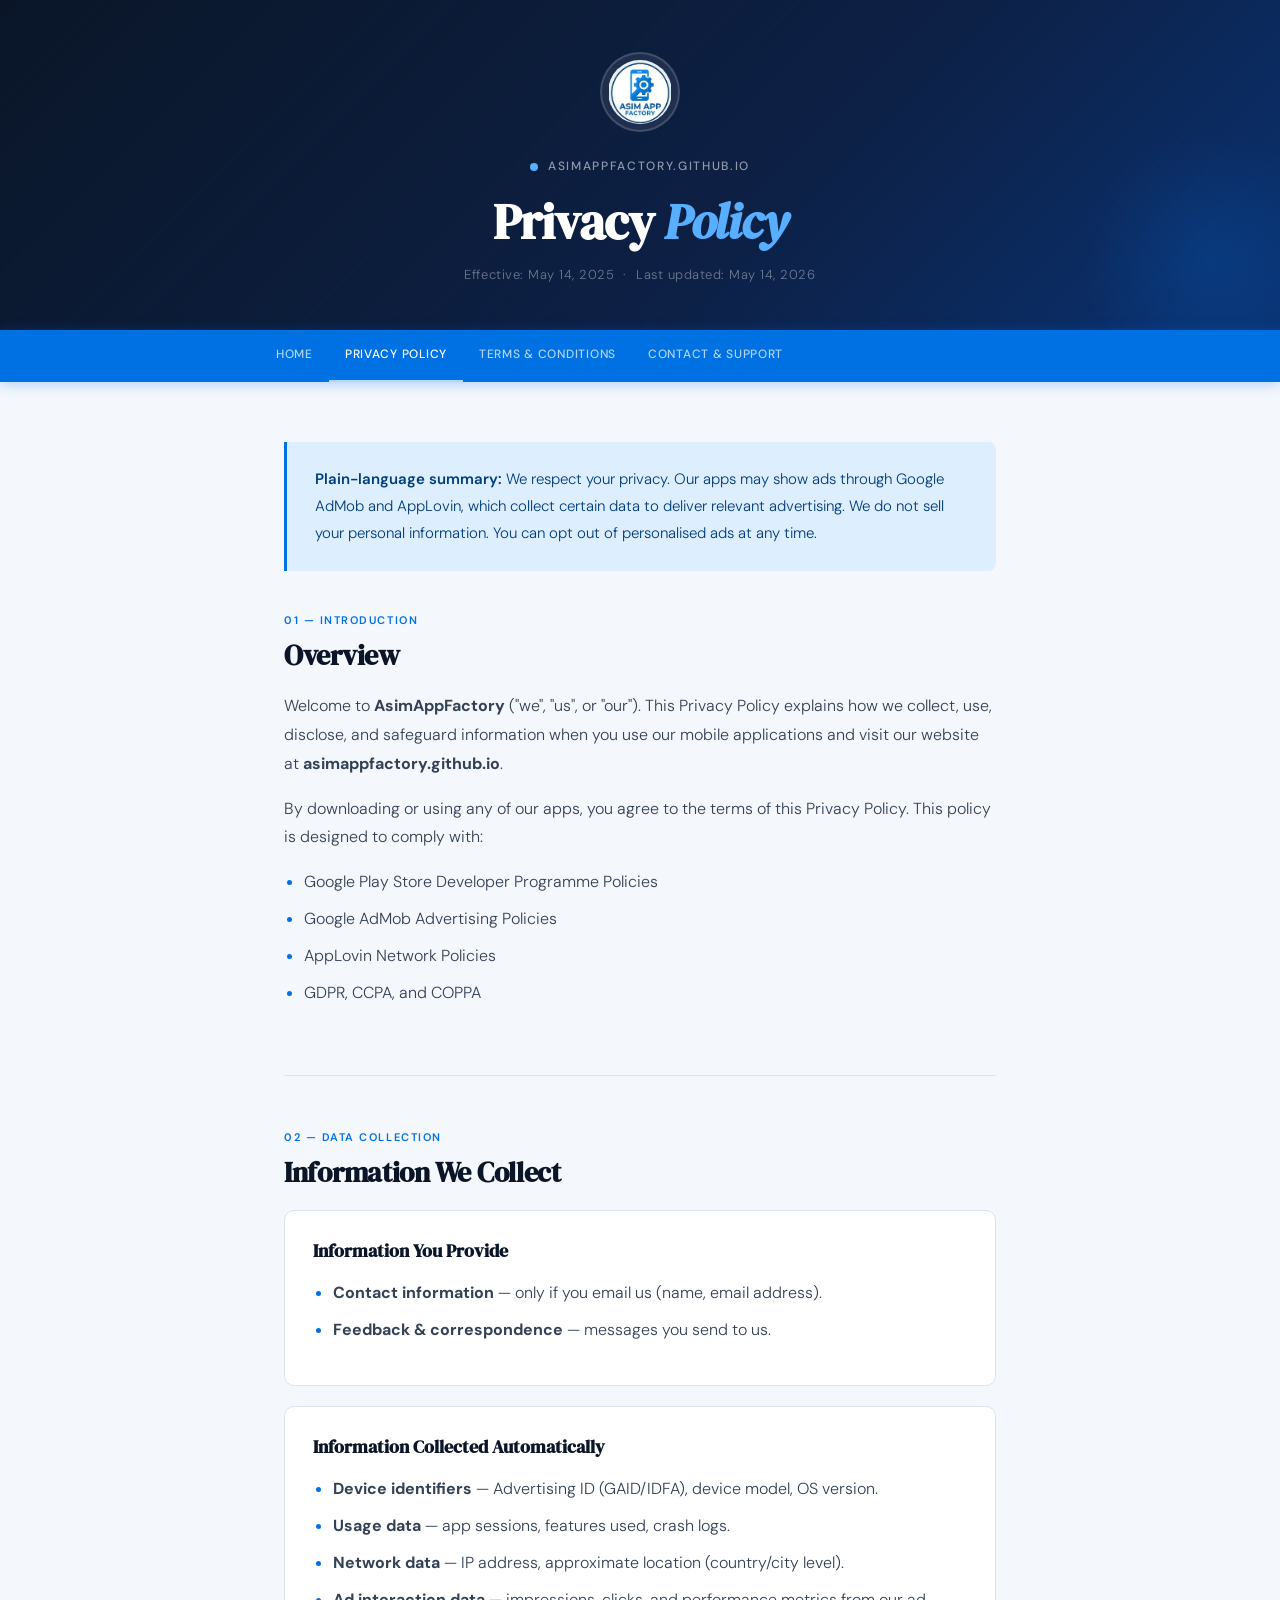
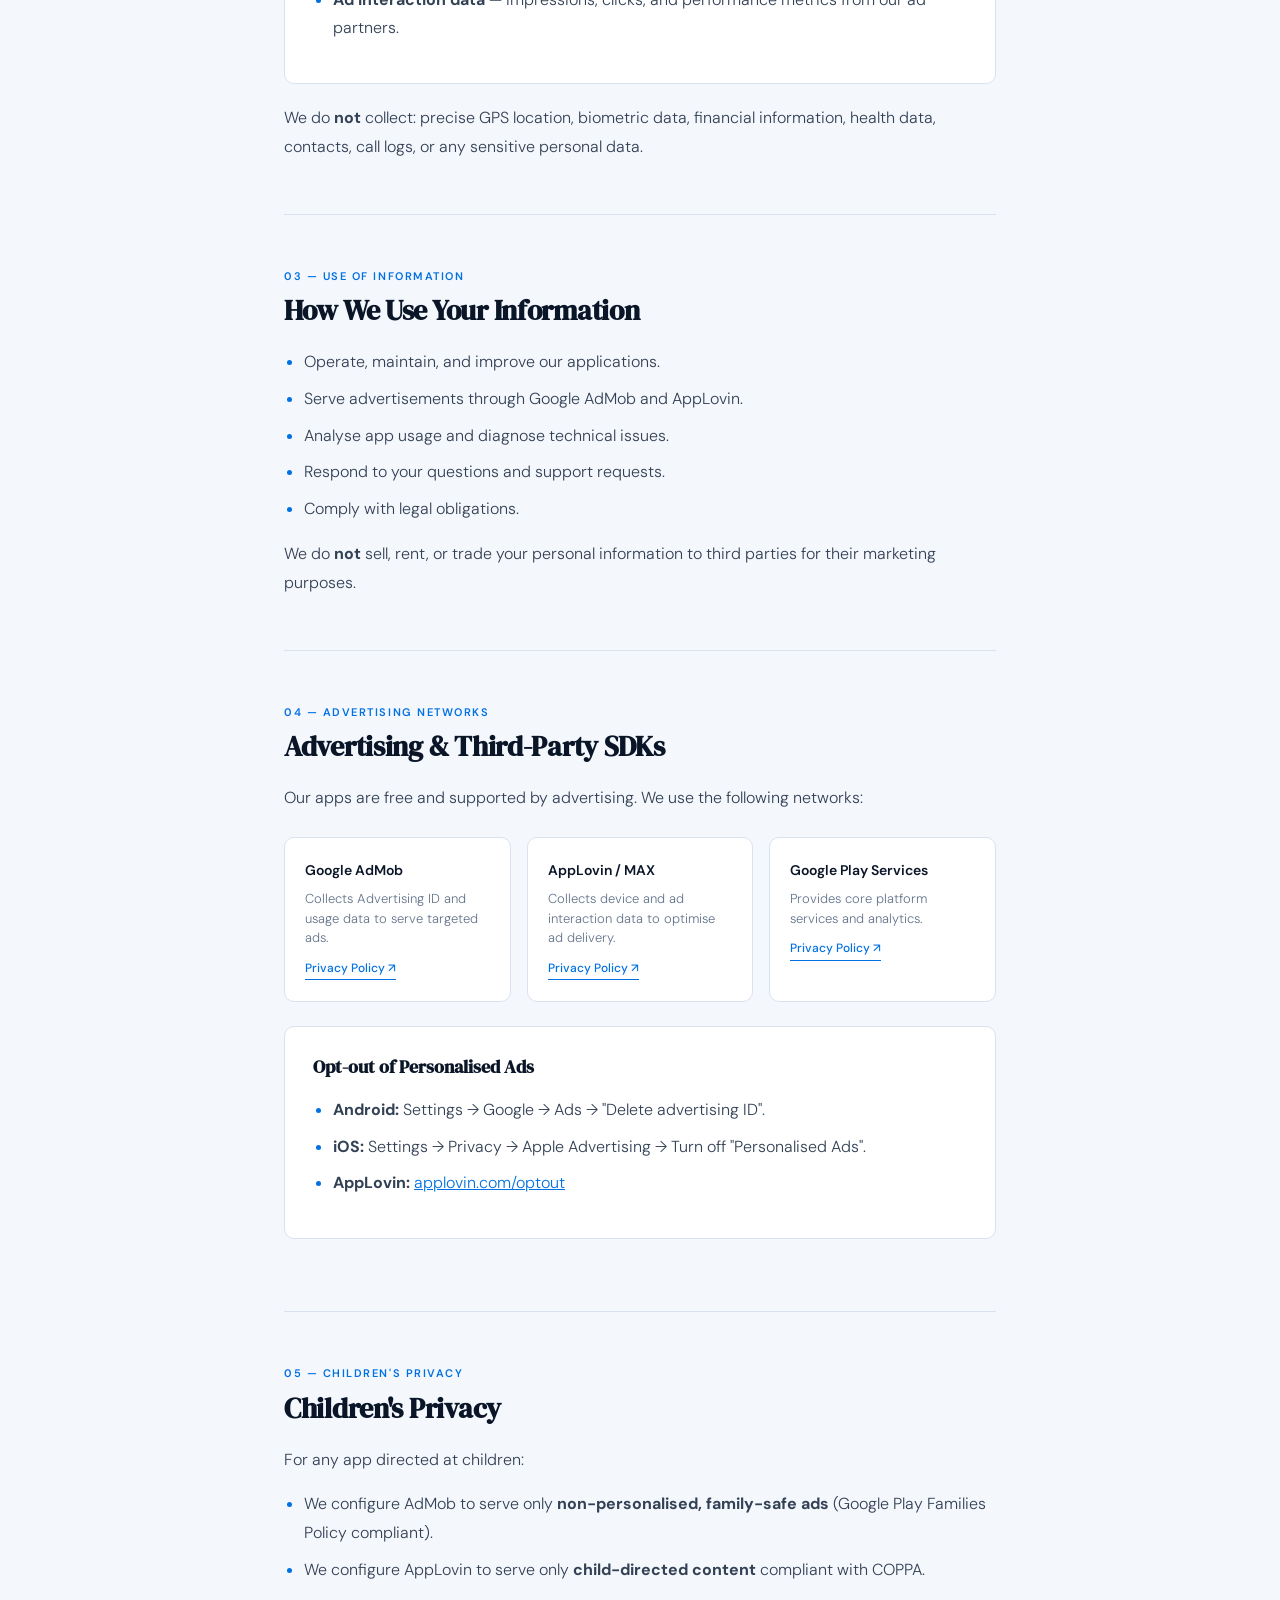
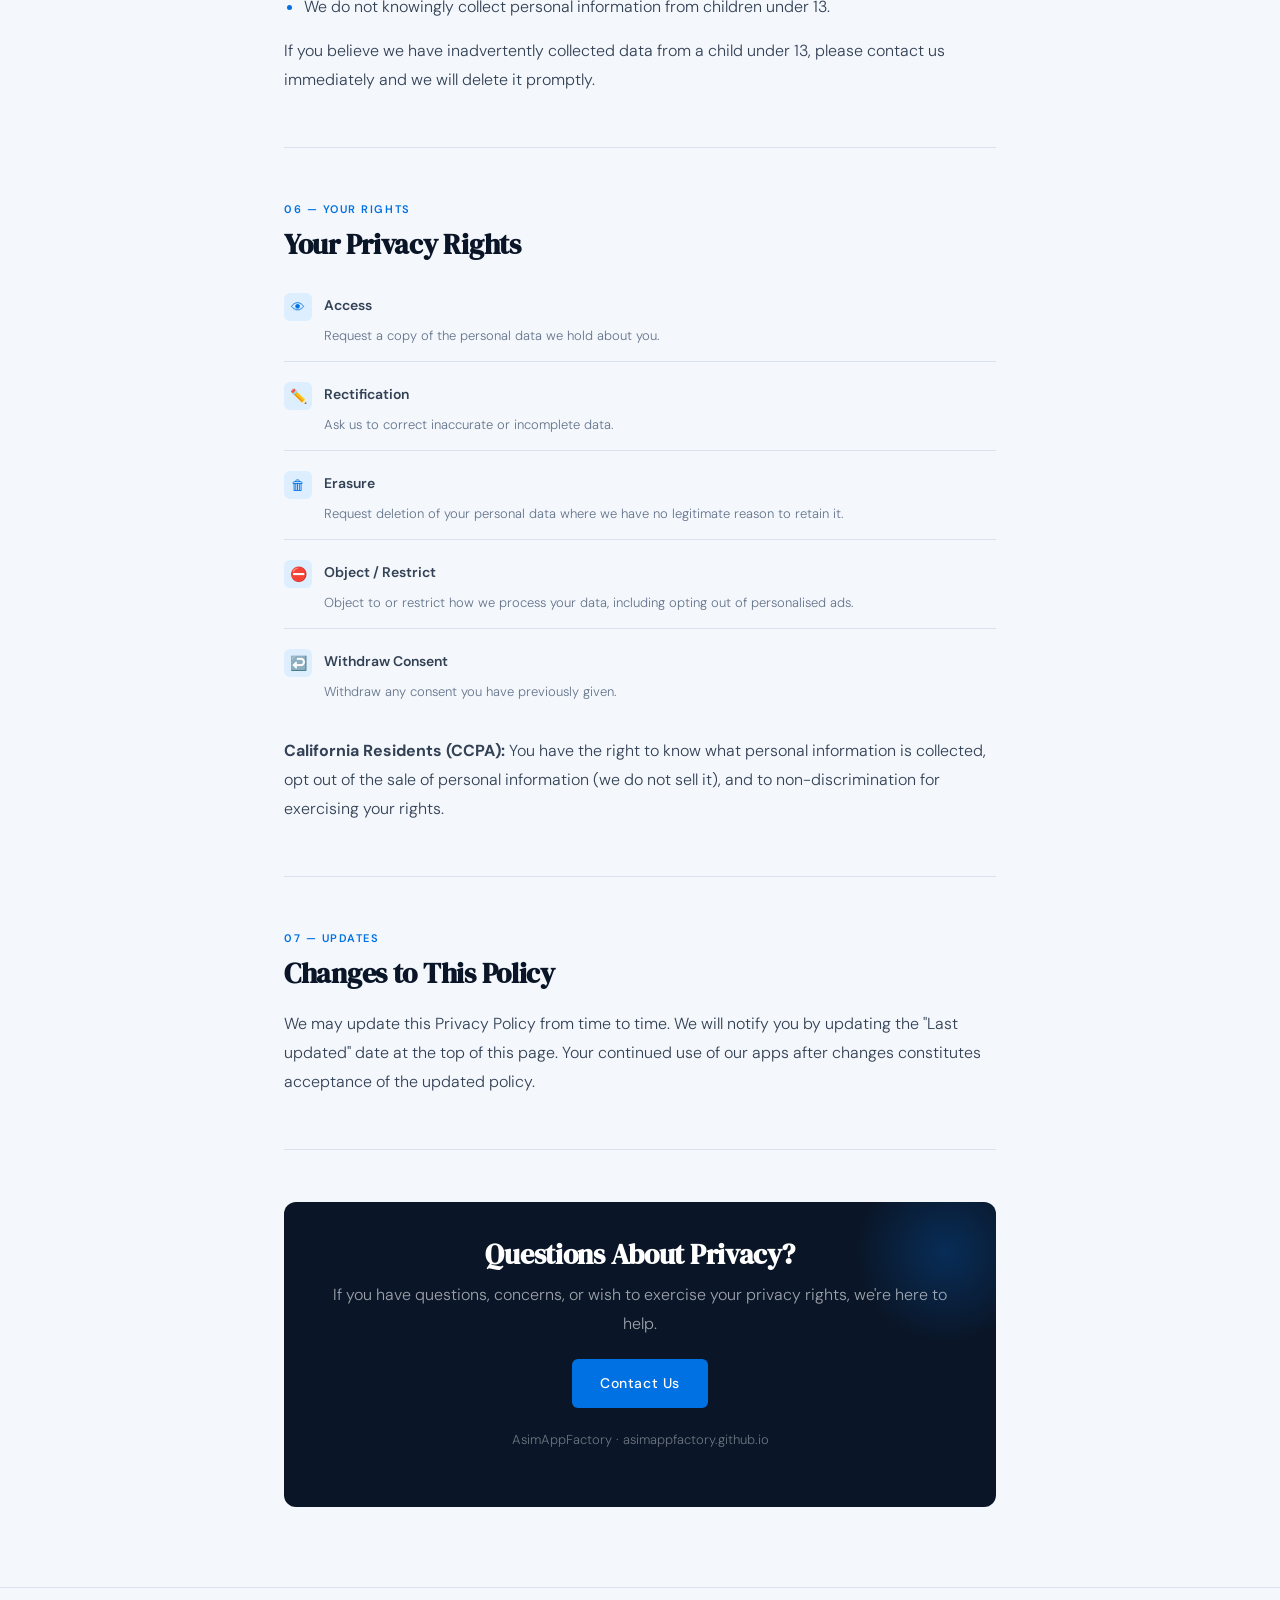
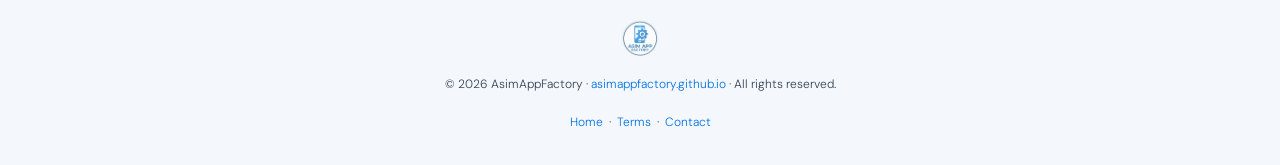
==== commit c2eb6ebf: "Add files via upload" ====
--- a/privacy-policy.html
+++ b/privacy-policy.html
@@ -19,6 +19,7 @@
 
   <header>
     <div class="header-inner">
+      <img src="logo.png" alt="Asim App Factory" class="header-logo"/>
       <div class="brand"><span class="brand-dot"></span><span class="brand-name">asimappfactory.github.io</span></div>
       <h1>Privacy <em>Policy</em></h1>
       <p class="meta">Effective: May 14, 2025 &nbsp;·&nbsp; Last updated: May 14, 2026</p>
@@ -162,6 +163,7 @@
   </main>
 
   <footer>
+    <img src="logo.png" alt="Asim App Factory" class="footer-logo"/>
     <p>© 2026 AsimAppFactory · <a href="https://asimappfactory.github.io">asimappfactory.github.io</a> · All rights reserved.</p>
     <p style="margin-top:6px;"><a href="index.html">Home</a> &nbsp;·&nbsp; <a href="terms.html">Terms</a> &nbsp;·&nbsp; <a href="support.html">Contact</a></p>
   </footer>
--- a/style.css
+++ b/style.css
@@ -1,18 +1,21 @@
 /* ════════════════════════════════════════
    AsimAppFactory – Shared Design System
    style.css  (all pages import this)
+   Color scheme: Brand Blue from logo
    ════════════════════════════════════════ */
 
 *, *::before, *::after { box-sizing: border-box; margin: 0; padding: 0; }
 
 :root {
-  --ink: #0f1117;
-  --paper: #f7f5f0;
-  --accent: #1a6b4a;
-  --accent-light: #e8f4ee;
-  --muted: #6b7280;
-  --border: #e0dcd4;
-  --rule: #c8c0b4;
+  --ink: #0a1628;
+  --paper: #f4f7fc;
+  --accent: #0071e3;
+  --accent-dark: #0058b0;
+  --accent-light: #ddeeff;
+  --accent-glow: rgba(0,113,227,.15);
+  --muted: #64748b;
+  --border: #dae2ef;
+  --white: #ffffff;
 }
 
 html { scroll-behavior: smooth; }
@@ -28,9 +31,9 @@
 
 /* ── HEADER ── */
 header {
-  background: var(--ink);
-  color: var(--paper);
-  padding: 60px 24px 48px;
+  background: linear-gradient(135deg, #0a1628 0%, #0d2045 60%, #0a3272 100%);
+  color: var(--white);
+  padding: 52px 24px 44px;
   position: relative;
   overflow: hidden;
 }
@@ -42,54 +45,87 @@
     -45deg,
     transparent,
     transparent 40px,
-    rgba(255,255,255,.025) 40px,
-    rgba(255,255,255,.025) 41px
+    rgba(0,113,227,.06) 40px,
+    rgba(0,113,227,.06) 41px
   );
+}
+header::after {
+  content: '';
+  position: absolute;
+  bottom: -60px; right: -60px;
+  width: 260px; height: 260px;
+  background: radial-gradient(circle, rgba(0,113,227,.18) 0%, transparent 70%);
+  border-radius: 50%;
 }
 .header-inner {
   max-width: 760px;
   margin: 0 auto;
   position: relative;
-}
+  text-align: center;
+  z-index: 1;
+}
+.header-inner .brand { justify-content: center; }
+
+/* Logo in header */
+.header-logo {
+  width: 80px;
+  height: 80px;
+  object-fit: contain;
+  border-radius: 50%;
+  background: rgba(255,255,255,.08);
+  border: 2px solid rgba(255,255,255,.15);
+  padding: 6px;
+  margin-bottom: 20px;
+  display: block;
+  margin-left: auto;
+  margin-right: auto;
+  animation: floatLogo 4s ease-in-out infinite;
+}
+@keyframes floatLogo {
+  0%, 100% { transform: translateY(0); }
+  50%       { transform: translateY(-5px); }
+}
+
 .brand {
   display: inline-flex;
   align-items: center;
   gap: 10px;
-  margin-bottom: 32px;
+  margin-bottom: 16px;
 }
 .brand-dot {
-  width: 10px; height: 10px;
-  background: var(--accent);
+  width: 8px; height: 8px;
+  background: #58aeff;
   border-radius: 50%;
   display: inline-block;
   animation: pulse 2s ease-in-out infinite;
 }
 @keyframes pulse {
-  0%, 100% { transform: scale(1); opacity: 1; }
-  50%       { transform: scale(1.4); opacity: .7; }
+  0%, 100% { transform: scale(1); opacity: 1; box-shadow: 0 0 0 0 rgba(88,174,255,.4); }
+  50%       { transform: scale(1.3); opacity: .8; box-shadow: 0 0 0 6px rgba(88,174,255,0); }
 }
 .brand-name {
   font-family: 'DM Sans', sans-serif;
   font-weight: 500;
-  font-size: 13px;
-  letter-spacing: .12em;
+  font-size: 12px;
+  letter-spacing: .14em;
   text-transform: uppercase;
-  opacity: .7;
+  color: rgba(255,255,255,.55);
 }
 header h1 {
   font-family: 'DM Serif Display', serif;
-  font-size: clamp(36px, 6vw, 54px);
+  font-size: clamp(32px, 6vw, 50px);
   line-height: 1.1;
-  margin-bottom: 16px;
+  margin-bottom: 14px;
   letter-spacing: -.02em;
+  color: #fff;
 }
 header h1 em {
   font-style: italic;
-  color: #7ecba1;
+  color: #58aeff;
 }
 .meta {
   font-size: 13px;
-  opacity: .5;
+  color: rgba(255,255,255,.4);
   letter-spacing: .04em;
 }
 
@@ -102,6 +138,7 @@
   z-index: 100;
   overflow-x: auto;
   -webkit-overflow-scrolling: touch;
+  box-shadow: 0 2px 12px rgba(0,113,227,.3);
 }
 .toc-bar::-webkit-scrollbar { display: none; }
 .toc-inner {
@@ -125,7 +162,7 @@
 .toc-bar a:hover,
 .toc-bar a.active {
   color: #fff;
-  border-bottom-color: rgba(255,255,255,.6);
+  border-bottom-color: rgba(255,255,255,.7);
 }
 
 /* ── MAIN ── */
@@ -156,7 +193,6 @@
   color: var(--muted);
   font-size: 15px;
   margin-bottom: 32px;
-  max-width: 560px;
 }
 
 h2 {
@@ -174,17 +210,12 @@
   color: var(--ink);
 }
 
-p { margin-bottom: 16px; color: #2d3748; }
+p { margin-bottom: 16px; color: #334155; }
 p:last-child { margin-bottom: 0; }
 
-ul, ol {
-  padding-left: 20px;
-  margin-bottom: 16px;
-  color: #2d3748;
-}
+ul, ol { padding-left: 20px; margin-bottom: 16px; color: #334155; }
 li { margin-bottom: 8px; }
 li::marker { color: var(--accent); }
-
 a { color: var(--accent); }
 
 /* ── SECTIONS ── */
@@ -195,9 +226,8 @@
 }
 section:last-of-type { border-bottom: none; }
 
-/* ── REUSABLE COMPONENTS ── */
-
-/* Info / intro card */
+/* ── COMPONENTS ── */
+
 .info-card {
   background: var(--accent-light);
   border-left: 3px solid var(--accent);
@@ -205,20 +235,18 @@
   padding: 24px 28px;
   margin-bottom: 40px;
   font-size: 15px;
-  color: #1a3d2e;
+  color: #003d7a;
 }
 .info-card strong { font-weight: 600; }
 
-/* White bordered highlight box */
 .highlight-box {
-  background: #fff;
+  background: var(--white);
   border: 1px solid var(--border);
   border-radius: 10px;
   padding: 24px 28px;
   margin: 20px 0;
 }
 
-/* Network / feature card grid */
 .card-grid {
   display: grid;
   grid-template-columns: repeat(auto-fit, minmax(200px, 1fr));
@@ -229,82 +257,63 @@
   border: 1px solid var(--border);
   border-radius: 10px;
   padding: 20px;
-  background: #fff;
+  background: var(--white);
   transition: box-shadow .2s, transform .2s;
 }
 .card-item:hover {
-  box-shadow: 0 4px 20px rgba(0,0,0,.08);
+  box-shadow: 0 4px 20px var(--accent-glow);
   transform: translateY(-2px);
-}
-.card-item .card-name {
-  font-weight: 600;
-  font-size: 14px;
-  margin-bottom: 6px;
-  color: var(--ink);
-}
-.card-item .card-desc {
-  font-size: 13px;
-  color: var(--muted);
-  line-height: 1.5;
-}
+  border-color: rgba(0,113,227,.25);
+}
+.card-item .card-name { font-weight: 600; font-size: 14px; margin-bottom: 6px; color: var(--ink); }
+.card-item .card-desc { font-size: 13px; color: var(--muted); line-height: 1.5; }
 .card-item a {
-  display: inline-block;
-  margin-top: 10px;
-  font-size: 12px;
-  font-weight: 500;
-  color: var(--accent);
-  text-decoration: none;
+  display: inline-block; margin-top: 10px; font-size: 12px;
+  font-weight: 500; color: var(--accent); text-decoration: none;
   border-bottom: 1px solid currentColor;
 }
 
-/* Rights list */
-.rights-list {
-  list-style: none;
-  padding: 0;
-}
+.rights-list { list-style: none; padding: 0; }
 .rights-list li {
-  display: flex;
-  gap: 12px;
-  align-items: flex-start;
-  padding: 12px 0;
-  border-bottom: 1px solid var(--border);
+  display: flex; gap: 12px; align-items: flex-start;
+  padding: 12px 0; border-bottom: 1px solid var(--border);
 }
 .rights-list li:last-child { border-bottom: none; }
 .rights-list .icon {
-  flex-shrink: 0;
-  width: 28px; height: 28px;
-  background: var(--accent-light);
-  color: var(--accent);
-  border-radius: 6px;
-  display: flex; align-items: center; justify-content: center;
-  font-size: 14px;
+  flex-shrink: 0; width: 28px; height: 28px;
+  background: var(--accent-light); color: var(--accent);
+  border-radius: 6px; display: flex; align-items: center;
+  justify-content: center; font-size: 14px;
 }
 .rights-list .text strong { display: block; font-size: 14px; font-weight: 600; margin-bottom: 2px; }
 .rights-list .text span   { font-size: 13px; color: var(--muted); }
 
-/* Dark CTA / contact card */
 .dark-card {
   background: var(--ink);
-  color: var(--paper);
+  color: var(--white);
   border-radius: 12px;
   padding: 36px;
   text-align: center;
-}
-.dark-card h2 { color: #fff; margin-bottom: 10px; }
-.dark-card p  { color: rgba(255,255,255,.6); margin-bottom: 20px; }
+  position: relative;
+  overflow: hidden;
+}
+.dark-card::before {
+  content: '';
+  position: absolute;
+  top: -40px; right: -40px;
+  width: 180px; height: 180px;
+  background: radial-gradient(circle, rgba(0,113,227,.25) 0%, transparent 70%);
+  border-radius: 50%;
+}
+.dark-card h2 { color: #fff; margin-bottom: 10px; position: relative; }
+.dark-card p  { color: rgba(255,255,255,.6); margin-bottom: 20px; position: relative; }
 .dark-card a.btn {
-  display: inline-block;
-  background: var(--accent);
-  color: #fff;
-  text-decoration: none;
-  padding: 12px 28px;
-  border-radius: 6px;
-  font-weight: 500;
-  font-size: 14px;
-  letter-spacing: .04em;
-  transition: opacity .2s;
-}
-.dark-card a.btn:hover { opacity: .85; }
+  display: inline-block; background: var(--accent); color: #fff;
+  text-decoration: none; padding: 12px 28px; border-radius: 6px;
+  font-weight: 500; font-size: 14px; letter-spacing: .04em;
+  transition: background .2s, transform .15s; position: relative;
+}
+.dark-card a.btn:hover { background: var(--accent-dark); transform: translateY(-1px); }
 
 /* ── FOOTER ── */
 footer {
@@ -314,11 +323,19 @@
   color: var(--muted);
   border-top: 1px solid var(--border);
 }
+footer .footer-logo {
+  width: 36px; height: 36px;
+  border-radius: 50%;
+  object-fit: contain;
+  margin-bottom: 10px;
+  opacity: .7;
+}
 footer a { color: var(--accent); text-decoration: none; }
 
 /* ── RESPONSIVE ── */
 @media (max-width: 480px) {
-  header { padding: 40px 20px 36px; }
+  header { padding: 36px 20px 32px; }
   main   { padding: 40px 20px 60px; }
   .dark-card { padding: 28px 20px; }
-}
+  .header-logo { width: 64px; height: 64px; }
+}
